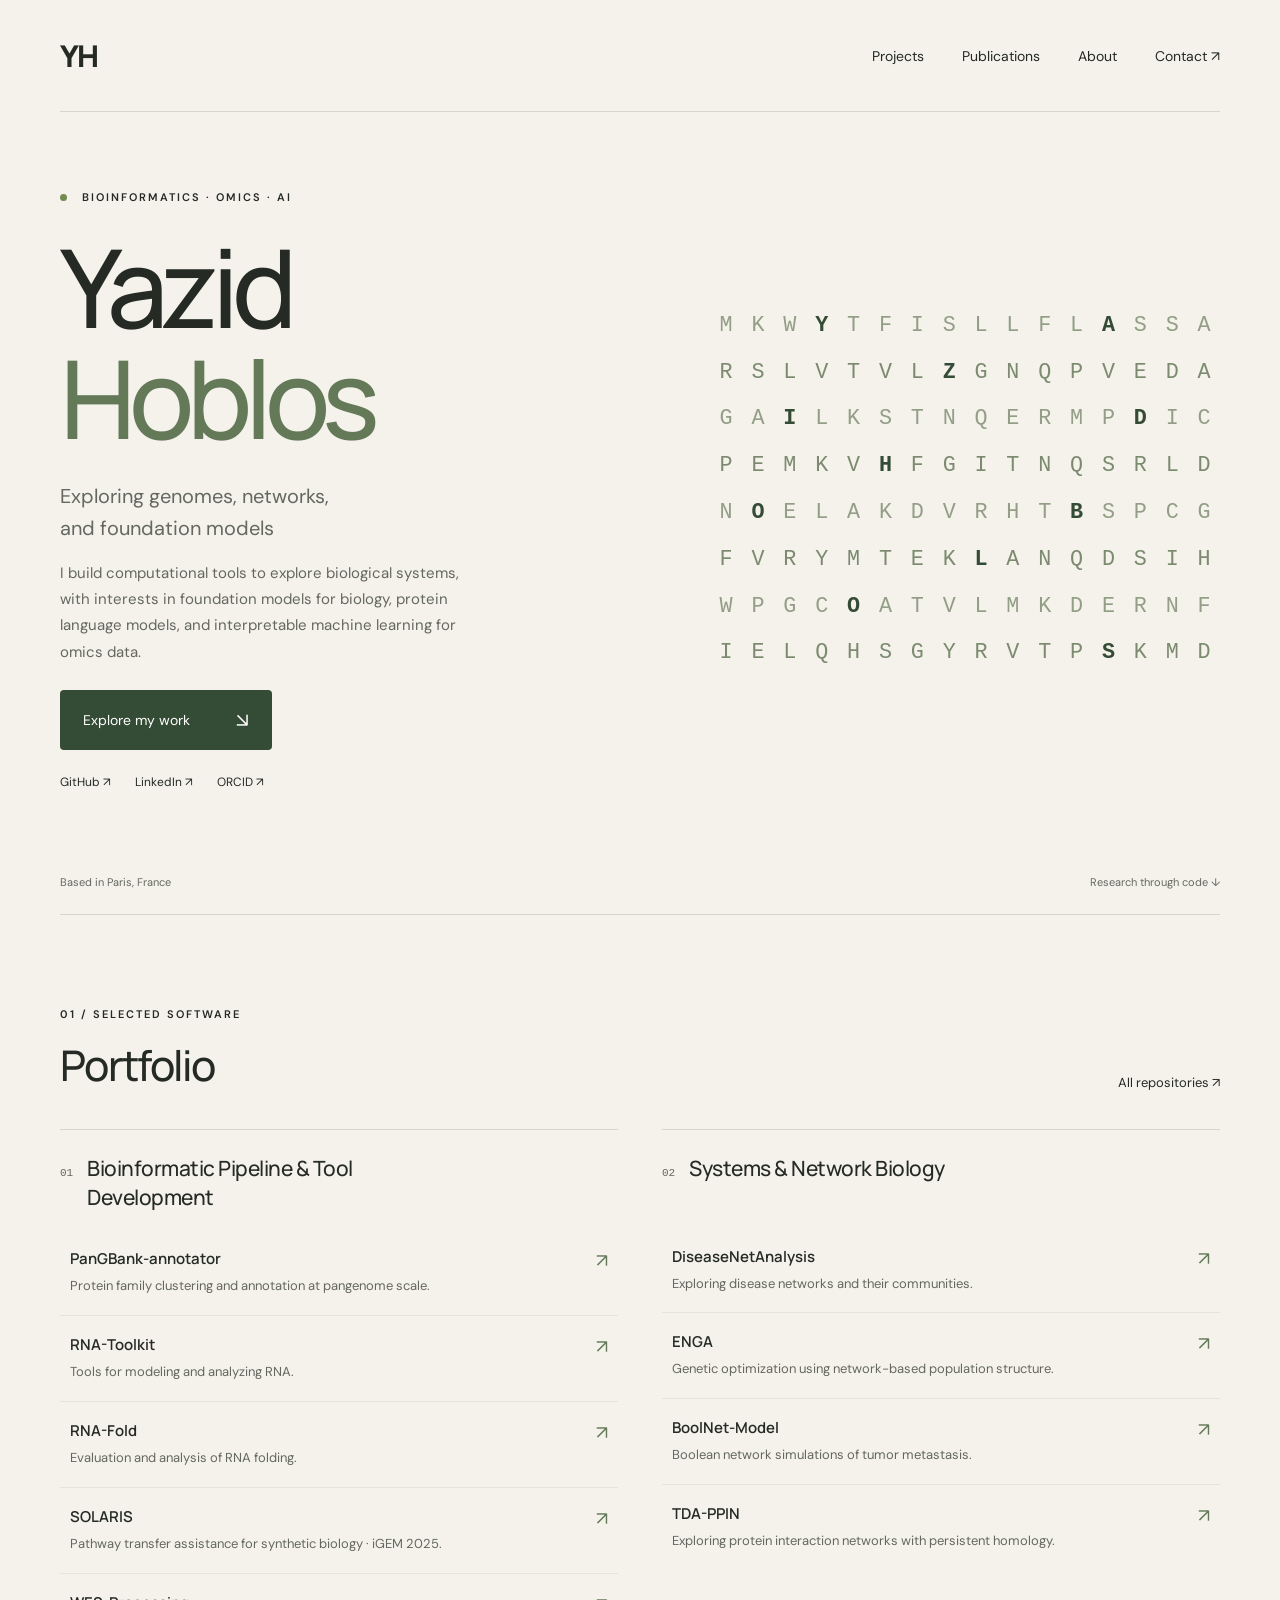
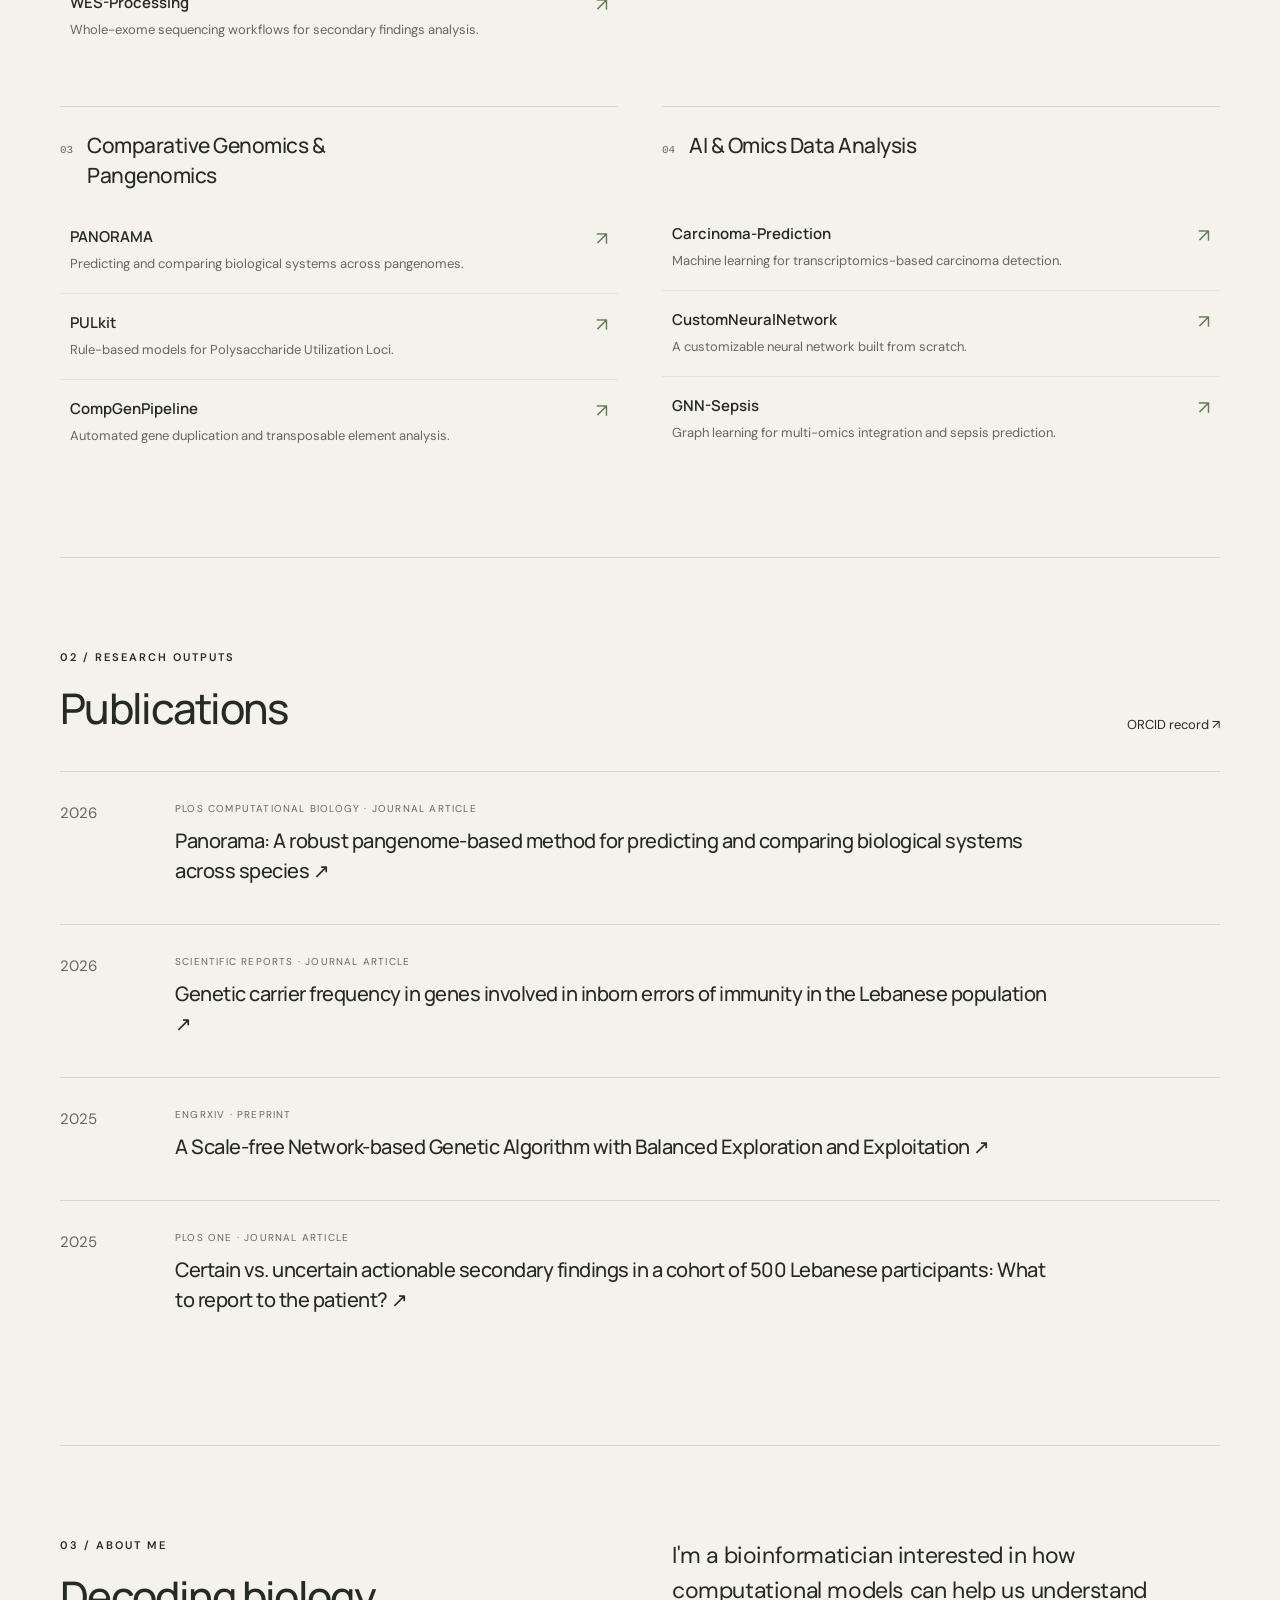
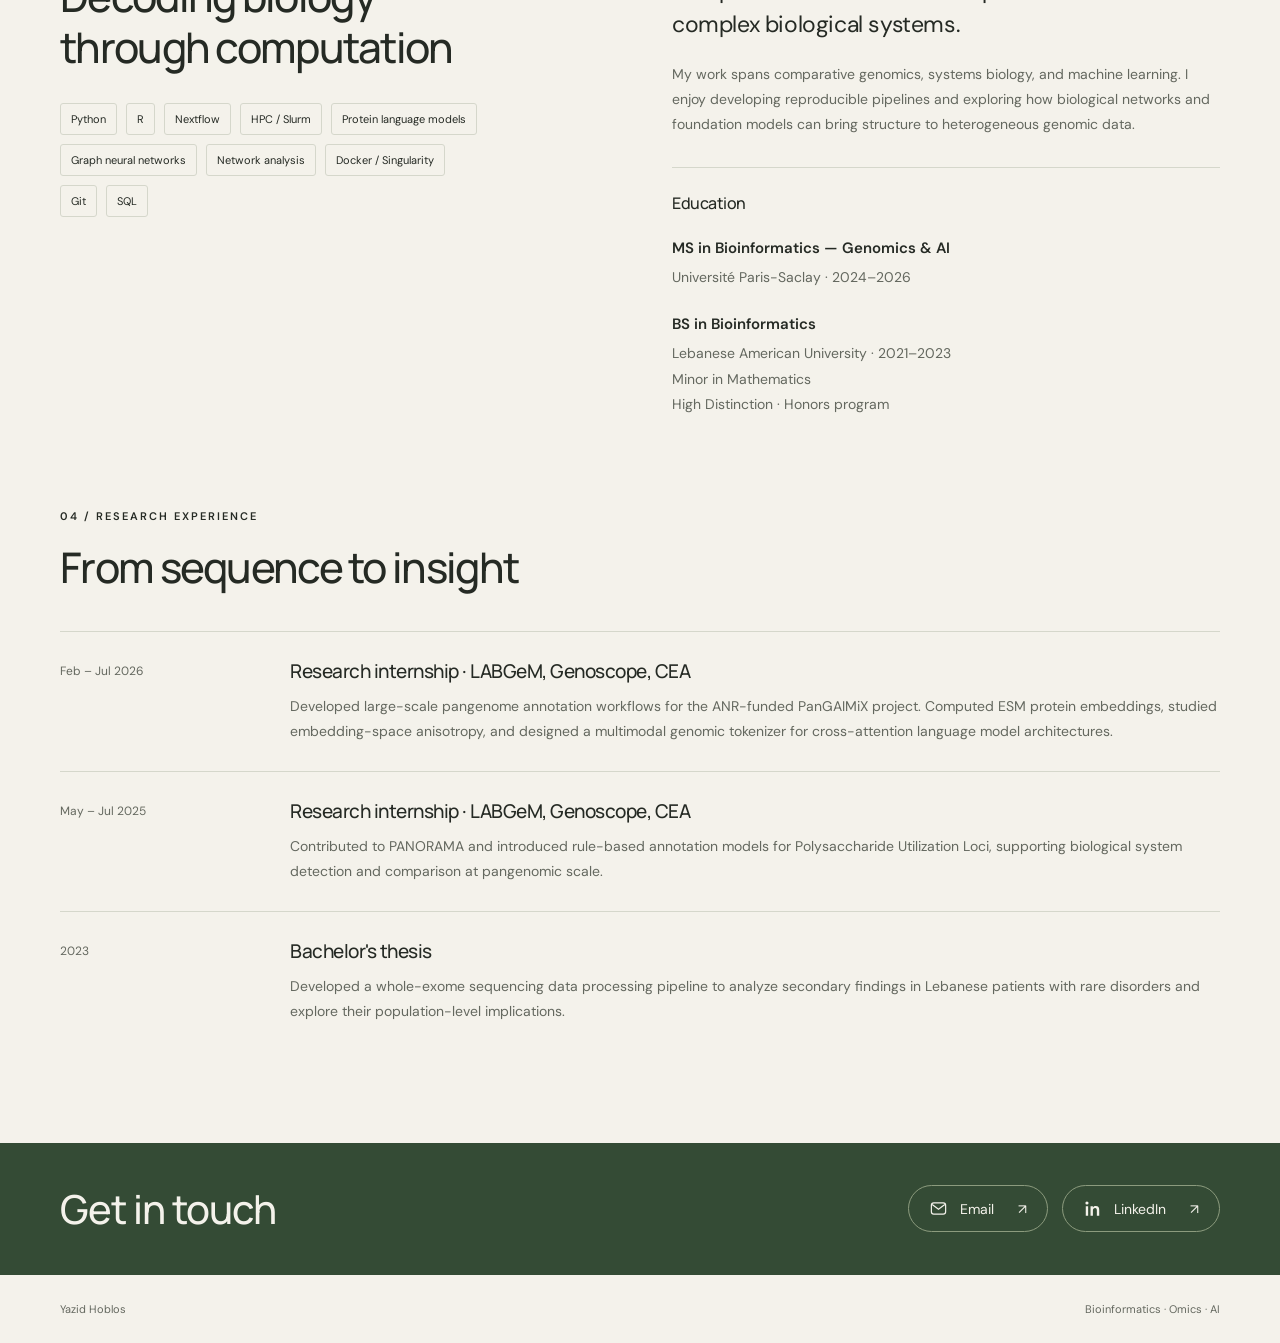
==== index.html @ 1b6bb434 "--publish initial portfolio" ====
<!doctype html>
<html lang="en">
<head>
  <meta charset="utf-8">
  <meta name="viewport" content="width=device-width, initial-scale=1">
  <meta name="description" content="Yazid Hoblos, bioinformatician working across comparative genomics, biological networks, and foundation models. Research, publications, and open-source software.">
  <meta name="theme-color" content="#f4f2eb">
  <meta property="og:title" content="Yazid Hoblos — Bioinformatics & AI">
  <meta property="og:description" content="Exploring genomes, biological networks, and foundation models through reproducible research software.">
  <meta property="og:type" content="website">
  <title>Yazid Hoblos — Bioinformatics & AI</title>
  <link rel="icon" href="favicon.svg" type="image/svg+xml">
  <link rel="stylesheet" href="style.css">
</head>
<body>
  <a class="skip-link" href="#main">Skip to content</a>
  <header class="header wrap">
    <a class="wordmark" href="#" aria-label="Yazid Hoblos home">YH</a>
    <nav aria-label="Main navigation"><a href="#work">Projects</a><a href="#publications">Publications</a><a href="#about">About</a><a href="#contact">Contact ↗</a></nav>
  </header>
  <main id="main">
    <section class="hero wrap" aria-labelledby="intro-title">
      <div class="hero-copy">
        <p class="eyebrow"><span class="dot"></span> Bioinformatics · Omics · AI</p>
        <h1 id="intro-title">Yazid<br><span>Hoblos</span></h1>
        <p class="intro">Exploring genomes, networks,<br>and foundation models</p>
        <p class="hero-description">I build computational tools to explore biological systems, with interests in foundation models for biology, protein language models, and interpretable machine learning for omics data.</p>
        <a class="button" href="#work">Explore my work <span aria-hidden="true">↘</span></a>
        <div class="profile-links"><a href="https://github.com/yazid-hoblos/">GitHub ↗</a><a href="https://www.linkedin.com/in/yazid-hoblos/">LinkedIn ↗</a><a href="https://orcid.org/0009-0002-3991-0098">ORCID ↗</a></div>
      </div>
      <div class="hero-art sequence-art" aria-hidden="true">
        <div class="sequence-text protein-sequence">
          <div><span class="amino-acid">M</span><span class="amino-acid">K</span><span class="amino-acid">W</span><span class="amino-acid name-residue">Y</span><span class="amino-acid">T</span><span class="amino-acid">F</span><span class="amino-acid">I</span><span class="amino-acid">S</span><span class="amino-acid">L</span><span class="amino-acid">L</span><span class="amino-acid">F</span><span class="amino-acid">L</span><span class="amino-acid name-residue">A</span><span class="amino-acid">S</span><span class="amino-acid">S</span><span class="amino-acid">A</span></div>
          <div><span class="amino-acid">R</span><span class="amino-acid">S</span><span class="amino-acid">L</span><span class="amino-acid">V</span><span class="amino-acid">T</span><span class="amino-acid">V</span><span class="amino-acid">L</span><span class="amino-acid name-residue">Z</span><span class="amino-acid">G</span><span class="amino-acid">N</span><span class="amino-acid">Q</span><span class="amino-acid">P</span><span class="amino-acid">V</span><span class="amino-acid">E</span><span class="amino-acid">D</span><span class="amino-acid">A</span></div>
          <div><span class="amino-acid">G</span><span class="amino-acid">A</span><span class="amino-acid name-residue">I</span><span class="amino-acid">L</span><span class="amino-acid">K</span><span class="amino-acid">S</span><span class="amino-acid">T</span><span class="amino-acid">N</span><span class="amino-acid">Q</span><span class="amino-acid">E</span><span class="amino-acid">R</span><span class="amino-acid">M</span><span class="amino-acid">P</span><span class="amino-acid name-residue">D</span><span class="amino-acid">I</span><span class="amino-acid">C</span></div>
          <div><span class="amino-acid">P</span><span class="amino-acid">E</span><span class="amino-acid">M</span><span class="amino-acid">K</span><span class="amino-acid">V</span><span class="amino-acid name-residue">H</span><span class="amino-acid">F</span><span class="amino-acid">G</span><span class="amino-acid">I</span><span class="amino-acid">T</span><span class="amino-acid">N</span><span class="amino-acid">Q</span><span class="amino-acid">S</span><span class="amino-acid">R</span><span class="amino-acid">L</span><span class="amino-acid">D</span></div>
          <div><span class="amino-acid">N</span><span class="amino-acid name-residue">O</span><span class="amino-acid">E</span><span class="amino-acid">L</span><span class="amino-acid">A</span><span class="amino-acid">K</span><span class="amino-acid">D</span><span class="amino-acid">V</span><span class="amino-acid">R</span><span class="amino-acid">H</span><span class="amino-acid">T</span><span class="amino-acid name-residue">B</span><span class="amino-acid">S</span><span class="amino-acid">P</span><span class="amino-acid">C</span><span class="amino-acid">G</span></div>
          <div><span class="amino-acid">F</span><span class="amino-acid">V</span><span class="amino-acid">R</span><span class="amino-acid">Y</span><span class="amino-acid">M</span><span class="amino-acid">T</span><span class="amino-acid">E</span><span class="amino-acid">K</span><span class="amino-acid name-residue">L</span><span class="amino-acid">A</span><span class="amino-acid">N</span><span class="amino-acid">Q</span><span class="amino-acid">D</span><span class="amino-acid">S</span><span class="amino-acid">I</span><span class="amino-acid">H</span></div>
          <div><span class="amino-acid">W</span><span class="amino-acid">P</span><span class="amino-acid">G</span><span class="amino-acid">C</span><span class="amino-acid name-residue">O</span><span class="amino-acid">A</span><span class="amino-acid">T</span><span class="amino-acid">V</span><span class="amino-acid">L</span><span class="amino-acid">M</span><span class="amino-acid">K</span><span class="amino-acid">D</span><span class="amino-acid">E</span><span class="amino-acid">R</span><span class="amino-acid">N</span><span class="amino-acid">F</span></div>
          <div><span class="amino-acid">I</span><span class="amino-acid">E</span><span class="amino-acid">L</span><span class="amino-acid">Q</span><span class="amino-acid">H</span><span class="amino-acid">S</span><span class="amino-acid">G</span><span class="amino-acid">Y</span><span class="amino-acid">R</span><span class="amino-acid">V</span><span class="amino-acid">T</span><span class="amino-acid">P</span><span class="amino-acid name-residue">S</span><span class="amino-acid">K</span><span class="amino-acid">M</span><span class="amino-acid">D</span></div>
        </div>
      </div>
      <div class="hero-foot"><span>Based in Paris, France</span><a href="#work">Research through code ↓</a></div>
    </section>
    <section class="section wrap" id="work" aria-labelledby="work-title">
      <div class="section-heading"><div><p class="eyebrow">01 / Selected software</p><h2 id="work-title">Portfolio</h2></div><a class="text-link" href="https://github.com/yazid-hoblos?tab=repositories">All repositories ↗</a></div>
      <div class="project-categories">
<section class="project-category" aria-labelledby="category-1"><div class="category-heading"><span class="category-number">01</span><h3 id="category-1">Bioinformatic Pipeline &amp; Tool Development</h3></div><ul class="category-projects">
<li><a href="https://github.com/labgem/PanGBank-annotator"><div><h4>PanGBank-annotator</h4><p>Protein family clustering and annotation at pangenome scale.</p></div><span class="project-arrow" aria-hidden="true">↗</span></a></li>
<li><a href="https://github.com/yazid-hoblos/RNA-Toolkit"><div><h4>RNA-Toolkit</h4><p>Tools for modeling and analyzing RNA.</p></div><span class="project-arrow" aria-hidden="true">↗</span></a></li>
<li><a href="https://github.com/yazid-hoblos/RNA-Fold"><div><h4>RNA-Fold</h4><p>Evaluation and analysis of RNA folding.</p></div><span class="project-arrow" aria-hidden="true">↗</span></a></li>
<li><a href="https://github.com/yazid-hoblos/SOLARIS"><div><h4>SOLARIS</h4><p>Pathway transfer assistance for synthetic biology · iGEM 2025.</p></div><span class="project-arrow" aria-hidden="true">↗</span></a></li>
<li><a href="https://github.com/yazid-hoblos/WES-Processing/"><div><h4>WES-Processing</h4><p>Whole-exome sequencing workflows for secondary findings analysis.</p></div><span class="project-arrow" aria-hidden="true">↗</span></a></li>
</ul></section>
<section class="project-category" aria-labelledby="category-2"><div class="category-heading"><span class="category-number">02</span><h3 id="category-2">Systems &amp; Network Biology</h3></div><ul class="category-projects">
<li><a href="https://github.com/yazid-hoblos/DiseaseNetAnalysis"><div><h4>DiseaseNetAnalysis</h4><p>Exploring disease networks and their communities.</p></div><span class="project-arrow" aria-hidden="true">↗</span></a></li>
<li><a href="https://github.com/yazid-hoblos/ENGA"><div><h4>ENGA</h4><p>Genetic optimization using network-based population structure.</p></div><span class="project-arrow" aria-hidden="true">↗</span></a></li>
<li><a href="https://github.com/yazid-hoblos/BoolNet-Metastasis-Model"><div><h4>BoolNet-Model</h4><p>Boolean network simulations of tumor metastasis.</p></div><span class="project-arrow" aria-hidden="true">↗</span></a></li>
<li><a href="https://github.com/mehdimerbah/TDA-PPIN"><div><h4>TDA-PPIN</h4><p>Exploring protein interaction networks with persistent homology.</p></div><span class="project-arrow" aria-hidden="true">↗</span></a></li>
</ul></section>
<section class="project-category" aria-labelledby="category-3"><div class="category-heading"><span class="category-number">03</span><h3 id="category-3">Comparative Genomics &amp; Pangenomics</h3></div><ul class="category-projects">
<li><a href="https://github.com/labgem/PANORAMA/"><div><h4>PANORAMA</h4><p>Predicting and comparing biological systems across pangenomes.</p></div><span class="project-arrow" aria-hidden="true">↗</span></a></li>
<li><a href="https://github.com/yazid-hoblos/PULkit"><div><h4>PULkit</h4><p>Rule-based models for Polysaccharide Utilization Loci.</p></div><span class="project-arrow" aria-hidden="true">↗</span></a></li>
<li><a href="https://github.com/yazid-hoblos/CompGenPipeline"><div><h4>CompGenPipeline</h4><p>Automated gene duplication and transposable element analysis.</p></div><span class="project-arrow" aria-hidden="true">↗</span></a></li>
</ul></section>
<section class="project-category" aria-labelledby="category-4"><div class="category-heading"><span class="category-number">04</span><h3 id="category-4">AI &amp; Omics Data Analysis</h3></div><ul class="category-projects">
<li><a href="https://github.com/yazid-hoblos/Carcinoma-Prediction"><div><h4>Carcinoma-Prediction</h4><p>Machine learning for transcriptomics-based carcinoma detection.</p></div><span class="project-arrow" aria-hidden="true">↗</span></a></li>
<li><a href="https://github.com/yazid-hoblos/CustomNeuralNetwork"><div><h4>CustomNeuralNetwork</h4><p>A customizable neural network built from scratch.</p></div><span class="project-arrow" aria-hidden="true">↗</span></a></li>
<li><a href="https://github.com/yazid-hoblos/GNN-Sepsis"><div><h4>GNN-Sepsis</h4><p>Graph learning for multi-omics integration and sepsis prediction.</p></div><span class="project-arrow" aria-hidden="true">↗</span></a></li>
</ul></section>
      </div>
    </section>
    <section class="section wrap publications" id="publications" aria-labelledby="publications-title">
      <div class="section-heading"><div><p class="eyebrow">02 / Research outputs</p><h2 id="publications-title">Publications</h2></div><a class="text-link" href="https://orcid.org/0009-0002-3991-0098">ORCID record ↗</a></div>
      <ol class="publication-list">
        <li><span class="publication-year">2026</span><div><p class="publication-venue">PLOS Computational Biology · Journal article</p><h3><a href="https://doi.org/10.1371/journal.pcbi.1013856">Panorama: A robust pangenome-based method for predicting and comparing biological systems across species <span aria-hidden="true">↗</span></a></h3></div></li>
        <li><span class="publication-year">2026</span><div><p class="publication-venue">Scientific Reports · Journal article</p><h3><a href="https://www.nature.com/articles/s41598-026-60503-z">Genetic carrier frequency in genes involved in inborn errors of immunity in the Lebanese population <span aria-hidden="true">↗</span></a></h3></div></li>
        <li><span class="publication-year">2025</span><div><p class="publication-venue">engrXiv · Preprint</p><h3><a href="https://doi.org/10.31224/5690">A Scale-free Network-based Genetic Algorithm with Balanced Exploration and Exploitation <span aria-hidden="true">↗</span></a></h3></div></li>
        <li><span class="publication-year">2025</span><div><p class="publication-venue">PLOS ONE · Journal article</p><h3><a href="https://doi.org/10.1371/journal.pone.0327471">Certain vs. uncertain actionable secondary findings in a cohort of 500 Lebanese participants: What to report to the patient? <span aria-hidden="true">↗</span></a></h3></div></li>
      </ol>
    </section>
    <section class="section about wrap" id="about" aria-labelledby="about-title">
      <div><p class="eyebrow">03 / About me</p><h2 id="about-title">Decoding biology<br>through computation</h2><div class="skills"><span>Python</span><span>R</span><span>Nextflow</span><span>HPC / Slurm</span><span>Protein language models</span><span>Graph neural networks</span><span>Network analysis</span><span>Docker / Singularity</span><span>Git</span><span>SQL</span></div></div>
      <div class="about-copy"><p class="large-copy">I'm a bioinformatician interested in how computational models can help us understand complex biological systems.</p><p class="body-copy">My work spans comparative genomics, systems biology, and machine learning. I enjoy developing reproducible pipelines and exploring how biological networks and foundation models can bring structure to heterogeneous genomic data.</p><div class="background"><h3>Education</h3><p class="credential">MS in Bioinformatics — Genomics & AI</p><p class="body-copy">Université Paris-Saclay · 2024–2026</p><p class="credential">BS in Bioinformatics</p><p class="body-copy">Lebanese American University · 2021–2023<br>Minor in Mathematics<br>High Distinction · Honors program</p></div></div>
    </section>
    <section class="section wrap experience" aria-labelledby="experience-title"><div class="section-heading"><div><p class="eyebrow">04 / Research experience</p><h2 id="experience-title">From sequence to insight</h2></div></div>
      <div class="experience-row"><p class="experience-date">Feb – Jul 2026</p><div><h3>Research internship · LABGeM, Genoscope, CEA</h3><p class="body-copy">Developed large-scale pangenome annotation workflows for the ANR-funded PanGAIMiX project. Computed ESM protein embeddings, studied embedding-space anisotropy, and designed a multimodal genomic tokenizer for cross-attention language model architectures.</p></div></div>
      <div class="experience-row"><p class="experience-date">May – Jul 2025</p><div><h3>Research internship · LABGeM, Genoscope, CEA</h3><p class="body-copy">Contributed to PANORAMA and introduced rule-based annotation models for Polysaccharide Utilization Loci, supporting biological system detection and comparison at pangenomic scale.</p></div></div>
      <div class="experience-row"><p class="experience-date">2023</p><div><h3>Bachelor's thesis</h3><p class="body-copy">Developed a whole-exome sequencing data processing pipeline to analyze secondary findings in Lebanese patients with rare disorders and explore their population-level implications.</p></div></div>
    </section>
    <section class="contact" id="contact" aria-labelledby="contact-title">
      <div class="wrap contact-inner">
        <h2 id="contact-title">Get in touch</h2>
        <div class="contact-links">
          <a href="mailto:yazidhoblos5@gmail.com"><svg viewBox="0 0 24 24" fill="none" stroke="currentColor" stroke-width="1.5" aria-hidden="true"><rect x="3" y="5" width="18" height="14" rx="3"/><path d="m4 7 8 6 8-6"/></svg><span>Email</span><span aria-hidden="true">↗</span></a>
          <a href="https://www.linkedin.com/in/yazid-hoblos/"><svg viewBox="0 0 24 24" fill="currentColor" aria-hidden="true"><circle cx="5" cy="5" r="2"/><path d="M3.5 9h3v12h-3zm6 0h3v1.6c1-1.5 2.1-1.9 3.7-1.9 3.2 0 4.3 2 4.3 5V21h-3v-6.5c0-1.8-.4-3-2.2-3-1.9 0-2.8 1.3-2.8 3.2V21h-3z"/></svg><span>LinkedIn</span><span aria-hidden="true">↗</span></a>
        </div>
      </div>
    </section>
  </main>
  <footer class="wrap footer"><span>Yazid Hoblos</span><span>Bioinformatics · Omics · AI</span></footer>
</body>
</html>
---- style.css ----
@import url('https://fonts.googleapis.com/css2?family=DM+Sans:wght@400;500;600;700&family=Manrope:wght@400;500;600;700;800&display=swap');

:root{--paper:#f4f2eb;--ink:#252a24;--muted:#64685f;--green:#344b35;--lime:#d1ed88;--line:#d5d7cb}
*{box-sizing:border-box}html{scroll-behavior:smooth;scroll-padding-top:32px}body{margin:0;background:var(--paper);color:var(--ink);font-family:'DM Sans',sans-serif;-webkit-font-smoothing:antialiased}a{color:inherit;text-decoration:none}a:focus-visible{outline:3px solid #739c38;outline-offset:6px}::selection{background:var(--lime);color:var(--ink)}.wrap{width:min(1160px,calc(100% - 96px));margin-inline:auto}.header{height:112px;display:flex;align-items:center;justify-content:space-between;border-bottom:1px solid var(--line)}.wordmark{font-family:Manrope,sans-serif;font-size:30px;font-weight:800;letter-spacing:-2px}.wordmark span,h2>span{color:#6e864d}nav{display:flex;gap:38px;font-size:14px}nav a:hover{text-decoration:underline;text-underline-offset:6px}.skip-link{position:fixed;top:-80px;left:16px;background:var(--lime);padding:14px;z-index:10}.skip-link:focus{top:16px}.hero{padding-top:78px;display:grid;grid-template-columns:1.15fr 1fr;gap:28px 64px}.eyebrow{text-transform:uppercase;font-size:11px;font-weight:600;letter-spacing:2px;margin:0 0 28px}.dot{display:inline-block;width:7px;height:7px;background:#728a4d;border-radius:50%;margin-right:10px}h1,h2,h3,p{margin-top:0}h1,h2,h3{font-family:Manrope,sans-serif}h1{font-size:clamp(70px,8.5vw,112px);font-weight:500;line-height:1.02;letter-spacing:-7px;margin-bottom:26px}h1>span{color:#637958}.intro{font-size:20px;line-height:1.6;color:var(--muted);margin-bottom:30px}.button{display:inline-flex;align-items:center;gap:46px;padding:17px 23px;border-radius:4px;background:var(--green);color:white;font-size:14px}.button:hover{background:#496347}.button span{font-size:20px}.hero-art{height:450px;align-self:center;background:#e3e6d8;position:relative;overflow:hidden;border-radius:24px}.art-grid{position:absolute;inset:0;background-image:linear-gradient(#344b3510 1px,transparent 1px),linear-gradient(90deg,#344b3510 1px,transparent 1px);background-size:38px 38px}.orbit{position:absolute;width:280px;height:280px;border:1px solid #687c5570;border-radius:50%;left:50%;top:50%;transform:translate(-50%,-50%)}.orbit-two{width:350px;height:350px}.art-star{position:absolute;inset:0;display:grid;place-items:center;font-size:310px;color:var(--green);line-height:1;transform:rotate(-15deg);font-family:Georgia,serif}.art-label,.art-number{position:absolute;font-size:9px;letter-spacing:2px;bottom:24px}.art-label{left:24px}.art-number{right:24px}.hero-foot{grid-column:1/-1;display:flex;justify-content:space-between;margin-top:32px;padding:25px 0;font-size:11px;color:var(--muted);border-bottom:1px solid var(--line)}.section{padding-block:92px}.section-heading{display:flex;align-items:end;justify-content:space-between;gap:25px;margin-bottom:38px}.section .eyebrow{margin-bottom:19px}h2{font-size:clamp(30px,3.3vw,43px);line-height:1.2;letter-spacing:-1.7px;font-weight:500;margin-bottom:0}.section-note{font-size:12px;color:var(--muted);margin-bottom:5px}.projects{display:grid;grid-template-columns:1fr 1fr;gap:32px}.project-art{height:310px;position:relative;overflow:hidden;border-radius:5px;display:grid;place-items:center}.art-one{background:#dee3d5}.window{width:64%;height:68%;background:var(--paper);border:1px solid #c6cdbb;border-radius:8px;transform:rotate(-7deg);padding:16px;box-shadow:10px 20px 25px #344b3515}.window-dots{font-size:8px;letter-spacing:3px;color:#839274;border-bottom:1px solid var(--line);padding-bottom:12px;margin-bottom:22px}.window-line{height:9px;width:65%;background:#a5b297;margin-bottom:10px;border-radius:2px}.window-line.short{width:44%}.window-block{margin-top:20px;height:55px;background:#d0dabf;border-radius:3px}.project-index{position:absolute;bottom:18px;left:20px;font-size:11px;letter-spacing:1px;color:#59614f}.art-two{background:#e4dfd5}.tile{position:absolute;height:160px;width:160px;border:1px solid #33493450;border-radius:28px;transform:rotate(-25deg)}.tile-one{background:#bcc5aa;translate:-65px 20px}.tile-two{background:#768466;translate:0 0}.tile-three{background:#354c38;translate:65px -20px}.project-meta{display:flex;justify-content:space-between;font-size:10px;letter-spacing:1px;text-transform:uppercase;color:var(--muted);margin:22px 0 13px}h3{font-size:23px;font-weight:500;letter-spacing:-.5px;margin-bottom:10px}.project>p{color:var(--muted);font-size:14px;line-height:1.7;max-width:430px;margin-bottom:0}.about{border-top:1px solid var(--line);display:grid;grid-template-columns:1fr 1fr;gap:64px}.large-copy{font-size:23px;line-height:1.5;letter-spacing:-.4px;margin-bottom:20px}.placeholder{font-size:14px;color:var(--muted);line-height:1.8;margin-bottom:0}.background{border-top:1px solid var(--line);margin-top:30px;padding-top:24px}.background h3{font-size:16px}.contact{background:var(--green);color:var(--paper)}.contact-inner{padding-block:65px;position:relative}.contact .eyebrow{color:var(--lime)}.contact h2{font-size:clamp(35px,4.8vw,62px);max-width:800px;margin-bottom:25px;letter-spacing:-2px}.contact h2 span{color:var(--lime)}.contact p:not(.eyebrow){margin-bottom:10px}.contact-note{font-size:12px;color:#c5cebf}.back-top{position:absolute;right:0;bottom:65px;font-size:13px;display:flex;gap:25px;align-items:center}.back-top span{border:1px solid #91a083;border-radius:50%;width:40px;height:40px;display:grid;place-items:center}.footer{padding-block:27px;display:flex;justify-content:space-between;font-size:11px;color:var(--muted)}
@media(min-width:1450px){.hero{padding-top:95px}}
@media(max-width:850px){.wrap{width:calc(100% - 48px)}.hero{gap:24px}.hero-art{height:360px}.art-star{font-size:245px}.orbit{width:220px;height:220px}.orbit-two{width:290px;height:290px}.art-label{font-size:7px;left:16px}.art-number{display:none}.section-heading{align-items:start;flex-direction:column;gap:15px}.project-art{height:255px}.about{gap:30px}.back-top{position:static;margin-top:30px;width:fit-content}}
@media(max-width:580px){.wrap{width:calc(100% - 40px)}.header{height:85px}nav{gap:23px;font-size:12px}.hero{padding-top:45px;grid-template-columns:1fr}.eyebrow{font-size:10px}h1{font-size:82px;letter-spacing:-5px}.intro{font-size:18px}.hero-art{height:310px;margin-top:18px;border-radius:20px}.art-star{font-size:250px}.hero-foot{margin-top:5px;font-size:9px}.section{padding-block:58px}.projects{grid-template-columns:1fr;gap:38px}.project-art{height:280px}.about{grid-template-columns:1fr;gap:30px}.large-copy{font-size:21px}.contact-inner{padding-block:50px}.contact h2{letter-spacing:-1.5px}.footer{font-size:10px}.art-label{font-size:9px}}
@media(prefers-reduced-motion:reduce){html{scroll-behavior:auto}}

/* Research portfolio content */
.hero-description{font-size:15px;line-height:1.75;color:var(--muted);max-width:420px;margin-bottom:25px}.hero .intro{margin-bottom:16px}.profile-links{display:flex;flex-wrap:wrap;gap:24px;font-size:12px;margin-top:24px}.profile-links a:hover,.text-link:hover,.project h3 a:hover,.publication-list a:hover,.project-directory a:hover strong{text-decoration:underline;text-underline-offset:4px}.network-art{position:absolute;inset:0;width:100%;height:100%;padding:10px 0 24px}.text-link{font-size:13px;white-space:nowrap}.project-link{display:inline-block;margin-top:15px}.workflow-art{display:flex;flex-direction:column;justify-content:center;gap:9px}.workflow-art>span:not(.project-index){background:#f4f2eb;border:1px solid #b5bfa5;padding:12px 18px;min-width:65%;text-align:center;font-size:10px;letter-spacing:1.3px;border-radius:4px}.workflow-art b{font-weight:400;color:var(--green)}.genome-art{display:flex;flex-direction:column;justify-content:center;gap:24px;padding:40px}.genome-art>div{display:flex;gap:7px;width:100%;align-items:center}.genome-art i{height:28px;flex:1;background:#637958;clip-path:polygon(0 0,75% 0,100% 50%,75% 100%,0 100%)}.genome-art i:nth-child(2n){background:#344b35;flex:1.5}.genome-art i:nth-child(3n){background:#a5b297}.compact-project{border-top:1px solid var(--line);padding-top:6px}.more-projects{border-block:1px solid var(--line);margin-top:40px}.more-projects summary{padding:22px 0;cursor:pointer;font-size:14px;list-style:none;display:flex;justify-content:space-between;gap:20px}.more-projects summary::-webkit-details-marker{display:none}.more-projects[open] summary>span{transform:rotate(45deg)}summary:focus-visible{outline:3px solid #739c38;outline-offset:4px}.project-directory{display:grid;grid-template-columns:1fr 1fr;gap:23px;padding-bottom:28px}.project-directory a{display:flex;flex-direction:column;gap:7px;font-size:14px}.project-directory span{font-size:12px;color:var(--muted)}.publications{border-top:1px solid var(--line)}.publication-list{list-style:none;padding:0;margin:0}.publication-list li{display:grid;grid-template-columns:90px 1fr;gap:25px;padding:28px 0;border-top:1px solid var(--line)}.publication-year{font-size:15px;color:var(--muted);padding-top:3px}.publication-list h3{font-size:20px;line-height:1.5;max-width:880px}.publication-list p{font-size:12px;line-height:1.7;color:var(--muted);margin-bottom:0}.publication-list .publication-venue{font-size:10px;text-transform:uppercase;letter-spacing:1.2px;margin-bottom:9px}.body-copy{font-size:14px;color:var(--muted);line-height:1.8;margin-bottom:0}.credential{margin:24px 0 7px;font-size:15px;font-weight:600}.skills{display:flex;flex-wrap:wrap;gap:9px;margin-top:30px;max-width:420px}.skills span{border:1px solid var(--line);border-radius:3px;padding:8px 10px;font-size:11px}.experience{padding-top:0}.experience-row{display:grid;grid-template-columns:200px 1fr;gap:30px;padding:26px 0;border-top:1px solid var(--line)}.experience-date{font-size:12px;color:var(--muted);padding-top:5px}.experience-row h3{font-size:19px;line-height:1.4}.email-link{display:inline-block;margin-top:14px;font-size:clamp(18px,3vw,26px);border-bottom:1px solid #91a083;padding-bottom:6px}.contact .profile-links{color:#dce6d3}.contact p:not(.eyebrow){line-height:1.7}.hero-copy{min-width:0}
@media(max-width:850px){nav{gap:22px}.experience-row{grid-template-columns:145px 1fr;gap:22px}.hero-art{height:390px}.publication-list li{grid-template-columns:60px 1fr}}
@media(max-width:580px){.header{height:auto;min-height:100px;align-items:flex-start;padding-block:22px;gap:25px}.wordmark{font-size:27px}nav{flex-wrap:wrap;justify-content:flex-end;gap:14px 18px;max-width:240px;padding-top:4px}.hero-art{height:310px}.hero-description{font-size:14px}.project-directory{grid-template-columns:1fr}.publication-list li{grid-template-columns:1fr;gap:10px}.publication-list h3{font-size:18px}.experience-row{grid-template-columns:1fr;gap:4px}.experience-date{margin-bottom:8px}.contact .profile-links{gap:20px}.hero-foot{font-size:10px}.footer{gap:20px}.genome-art{padding:30px}.project h3{overflow-wrap:anywhere}}

/* Compact contact footer */
.contact-inner{display:flex;align-items:center;justify-content:space-between;gap:24px;padding-block:42px}
.contact h2{font-size:clamp(28px,3.3vw,40px);letter-spacing:-1px;margin-bottom:0}
.contact .email-link{margin-top:0;font-size:clamp(16px,2.2vw,24px);overflow-wrap:anywhere}
@media(max-width:580px){.contact-inner{align-items:flex-start;flex-direction:column;gap:18px;padding-block:32px}}

/* Stylized amino-acid sequence with a scattered name hint */
.hero-art.sequence-art{background:transparent;border-radius:0;display:flex;align-items:center;justify-content:center;height:auto;min-height:350px}
.sequence-text{width:100%;font-family:monospace;font-size:clamp(15px,1.7vw,23px);line-height:2.15;font-weight:500;user-select:none}
.sequence-text>div{display:grid;grid-template-columns:repeat(16,minmax(0,1fr));text-align:center}
.protein-sequence .amino-acid{color:#939e87}
.protein-sequence>div:nth-child(2n) .amino-acid{color:#7c8b70}
.protein-sequence .name-residue,.protein-sequence>div:nth-child(2n) .name-residue{color:var(--green);font-weight:700}

@media(max-width:580px){.hero-art.sequence-art{min-height:0;padding-block:20px}.sequence-text{font-size:clamp(14px,4vw,21px)}}

/* Project categories mirror the GitHub profile README. */
.project-categories{display:grid;grid-template-columns:1fr 1fr;gap:48px 44px}
.project-category{min-width:0;border-top:1px solid var(--line);padding-top:24px}
.category-heading{display:flex;gap:14px;align-items:baseline;margin-bottom:18px;min-height:56px}
.category-number{font-size:11px;color:var(--muted);font-family:monospace}
.category-heading h3{font-size:21px;line-height:1.4;margin:0;max-width:350px}
.category-projects{list-style:none;padding:0;margin:0}
.category-projects li+li{border-top:1px solid #d5d7cb80}
.category-projects a{display:flex;justify-content:space-between;gap:18px;padding:18px 10px;border-radius:4px}
.category-projects a:hover{background:#e3e6d8}
.category-projects h4{font-family:Manrope,sans-serif;font-size:15px;font-weight:600;margin:0 0 7px;overflow-wrap:anywhere}
.category-projects p{font-size:13px;line-height:1.6;color:var(--muted);margin:0}
.project-arrow{font-size:19px;color:#637958}
.contact-links{display:flex;flex-wrap:wrap;gap:14px}
.contact-links a{display:flex;align-items:center;gap:12px;border:1px solid #8c9b7e;border-radius:30px;padding:13px 20px;font-size:14px}
.contact-links a:hover{background:var(--lime);border-color:var(--lime);color:var(--green)}
.contact-links svg{width:19px;height:19px;flex-shrink:0}
.contact-links a>span:last-child{margin-left:12px}
@media(max-width:700px){.project-categories{grid-template-columns:1fr;gap:32px}.category-heading{min-height:0}.contact-inner{align-items:flex-start;flex-direction:column}.contact-links{gap:10px}.contact-links a{padding:12px 16px}}
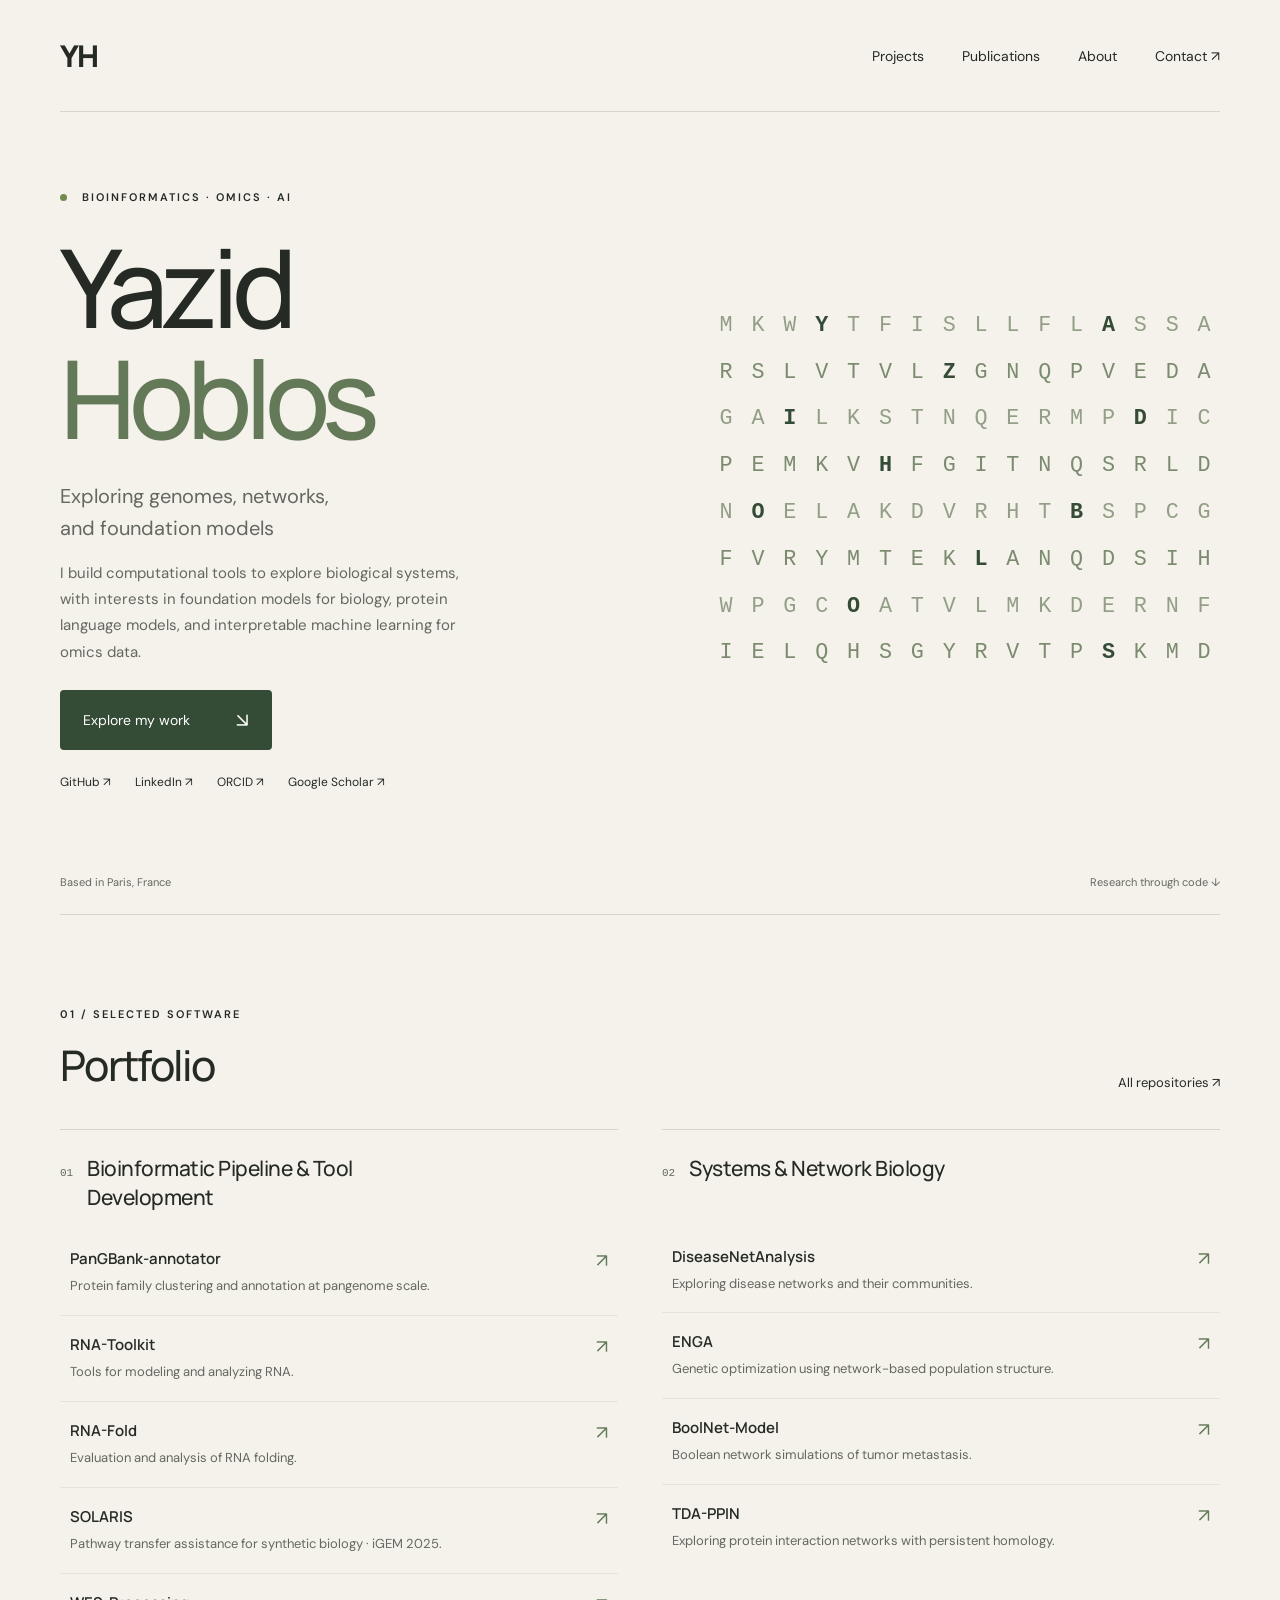
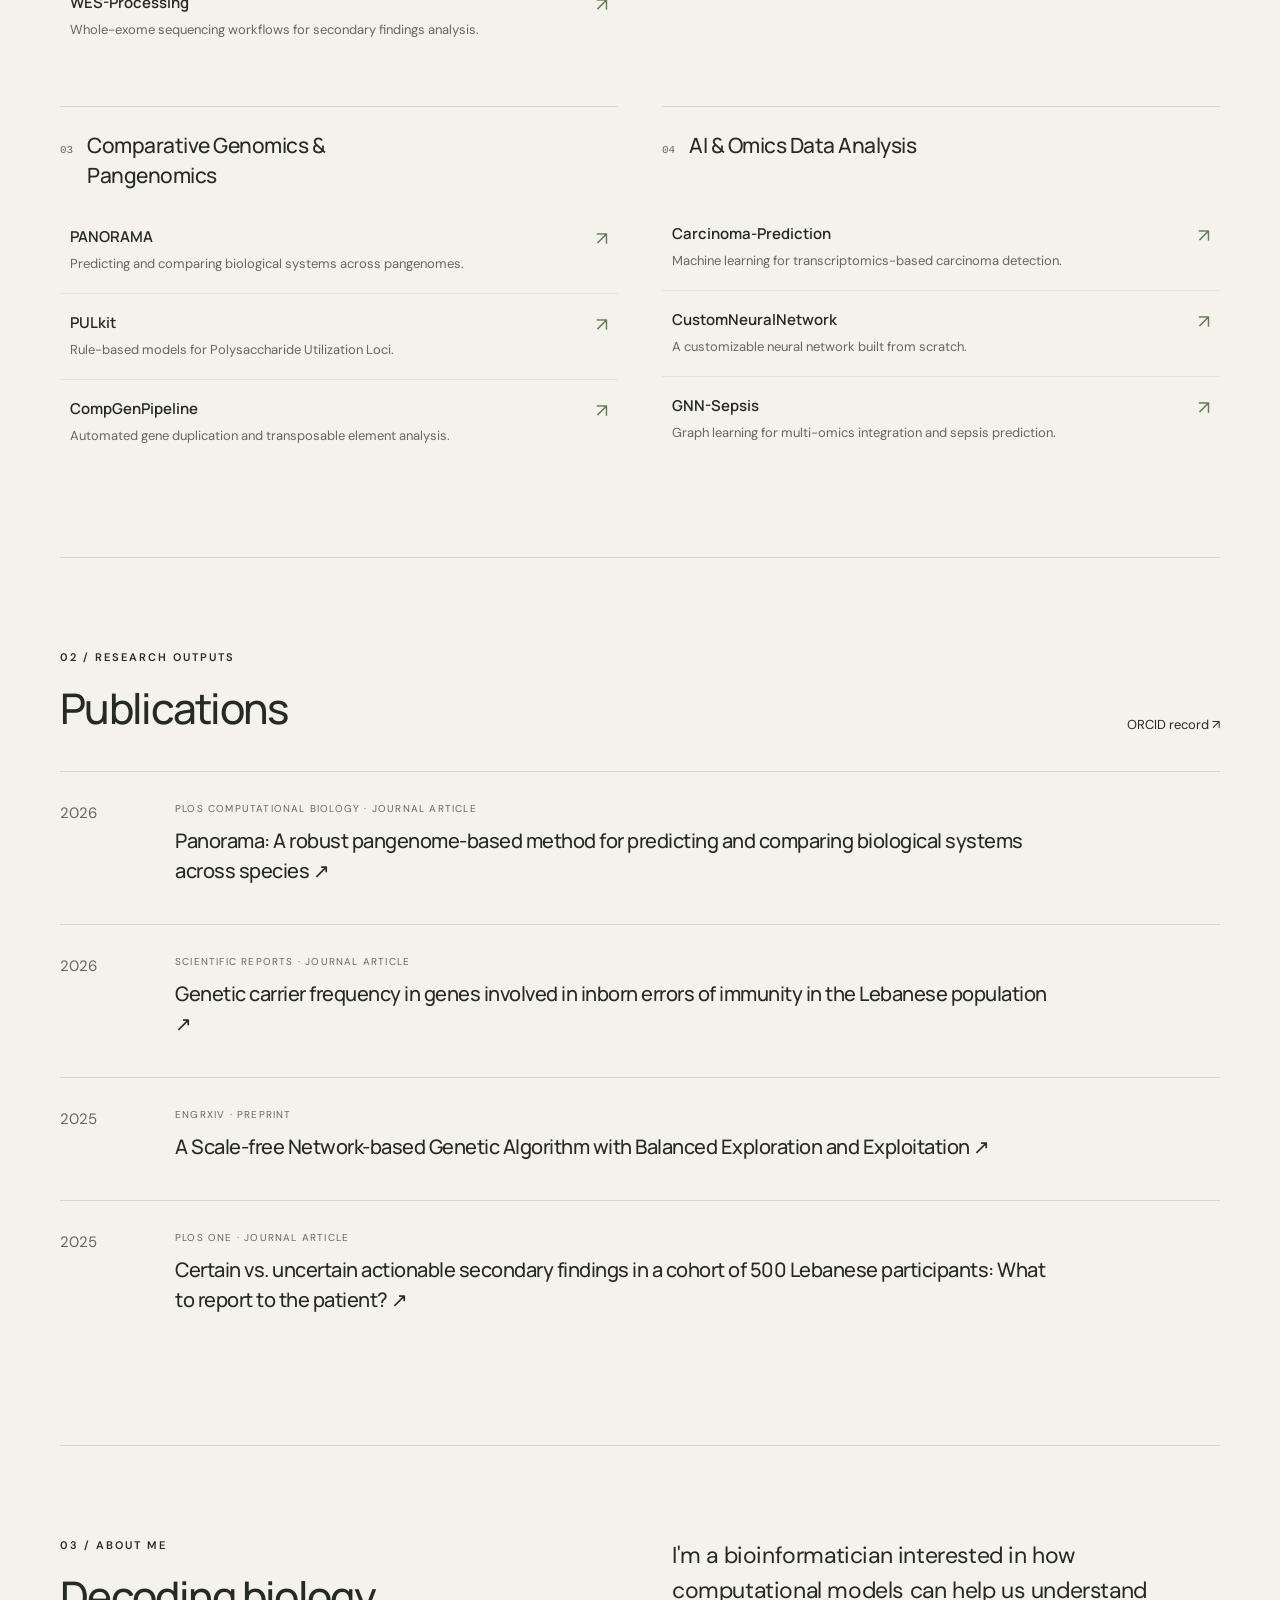
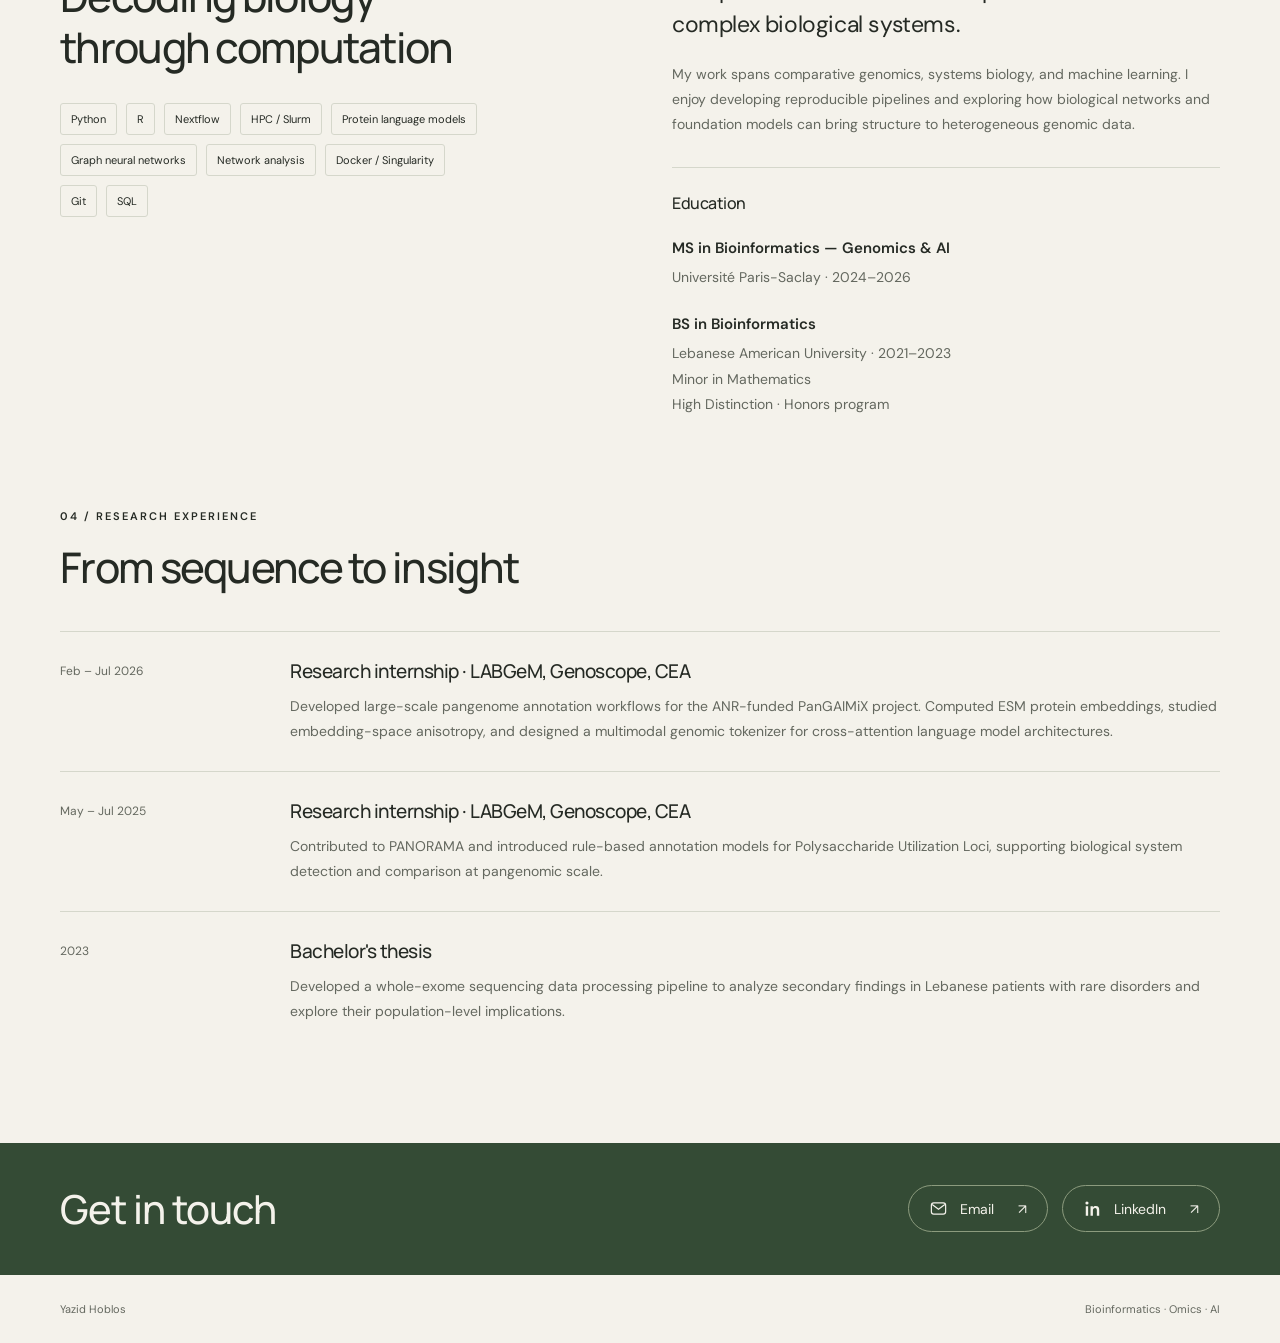
==== commit 37a285bd: "--add Google Scholar profile" ====
--- a/index.html
+++ b/index.html
@@ -26,7 +26,7 @@
         <p class="intro">Exploring genomes, networks,<br>and foundation models</p>
         <p class="hero-description">I build computational tools to explore biological systems, with interests in foundation models for biology, protein language models, and interpretable machine learning for omics data.</p>
         <a class="button" href="#work">Explore my work <span aria-hidden="true">↘</span></a>
-        <div class="profile-links"><a href="https://github.com/yazid-hoblos/">GitHub ↗</a><a href="https://www.linkedin.com/in/yazid-hoblos/">LinkedIn ↗</a><a href="https://orcid.org/0009-0002-3991-0098">ORCID ↗</a></div>
+        <div class="profile-links"><a href="https://github.com/yazid-hoblos/">GitHub ↗</a><a href="https://www.linkedin.com/in/yazid-hoblos/">LinkedIn ↗</a><a href="https://orcid.org/0009-0002-3991-0098">ORCID ↗</a><a href="https://scholar.google.com/citations?user=wFZ8cMYAAAAJ&amp;hl=en">Google Scholar ↗</a></div>
       </div>
       <div class="hero-art sequence-art" aria-hidden="true">
         <div class="sequence-text protein-sequence">
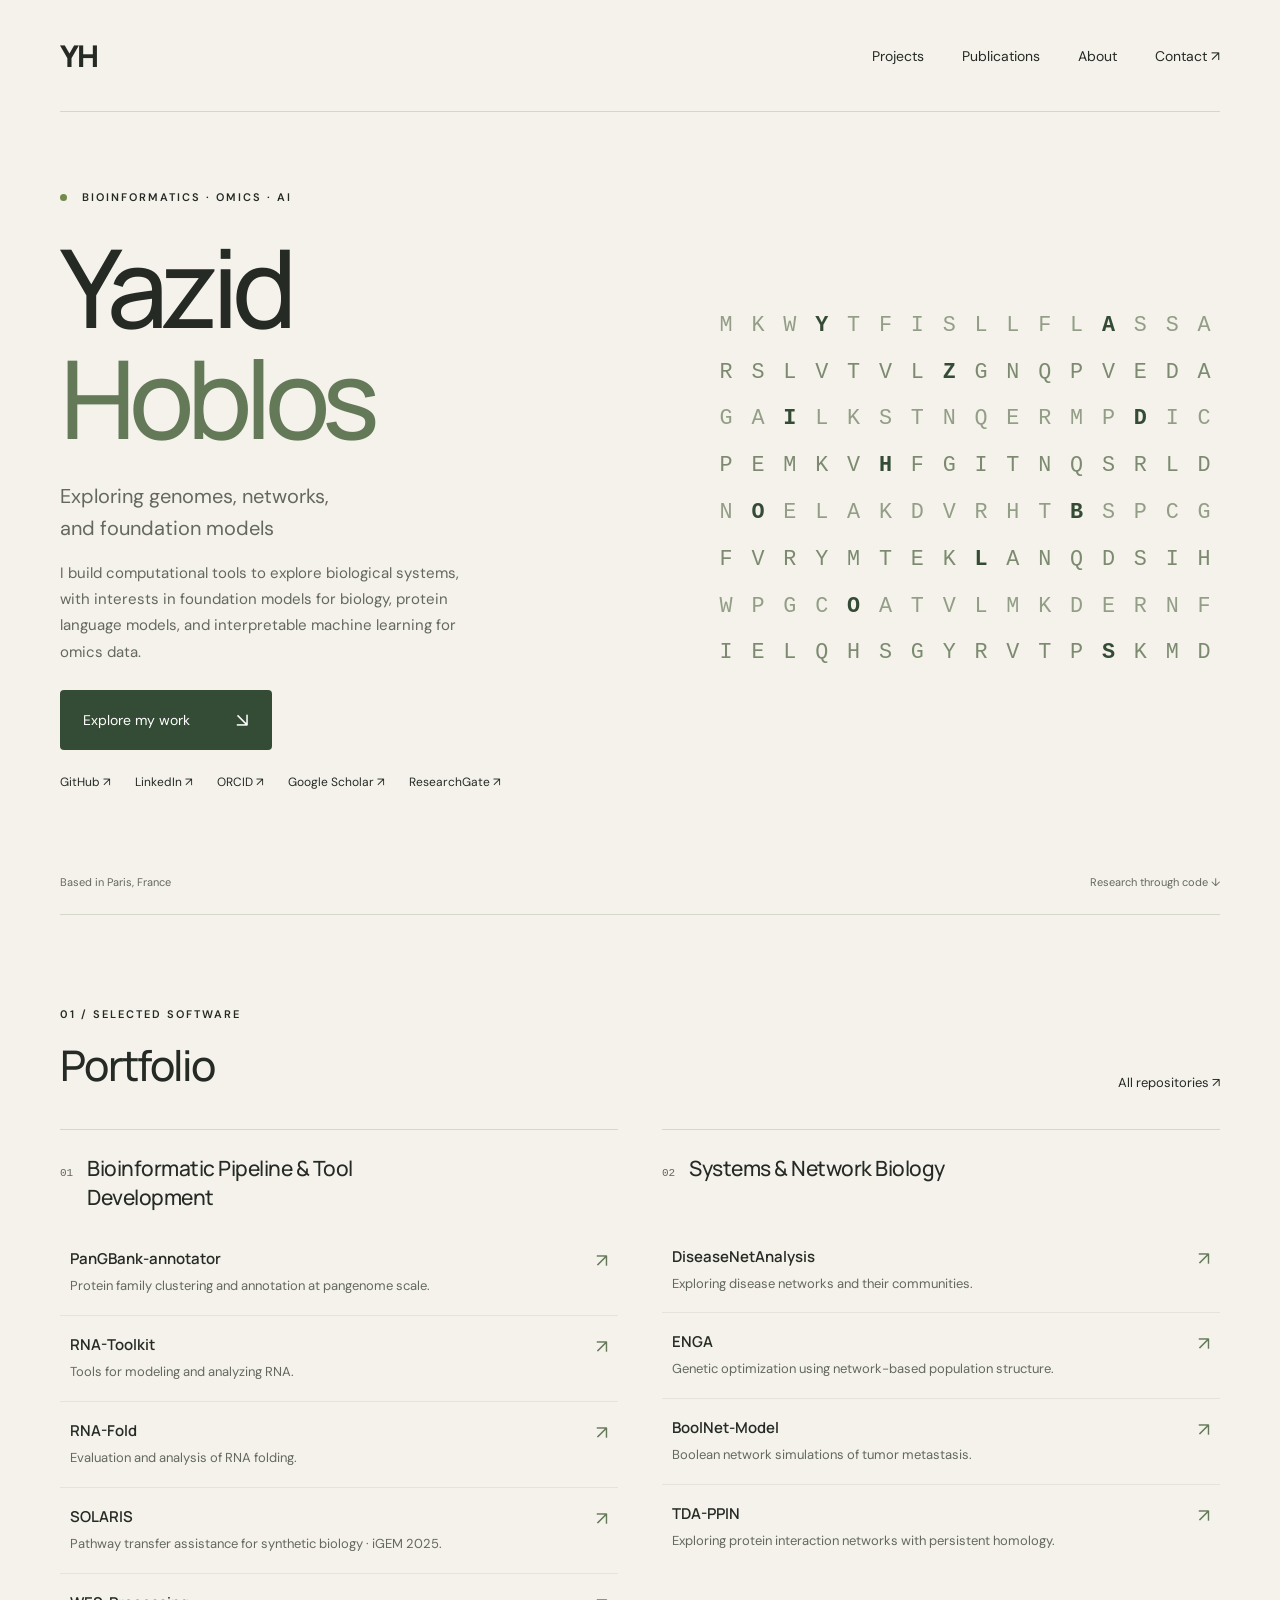
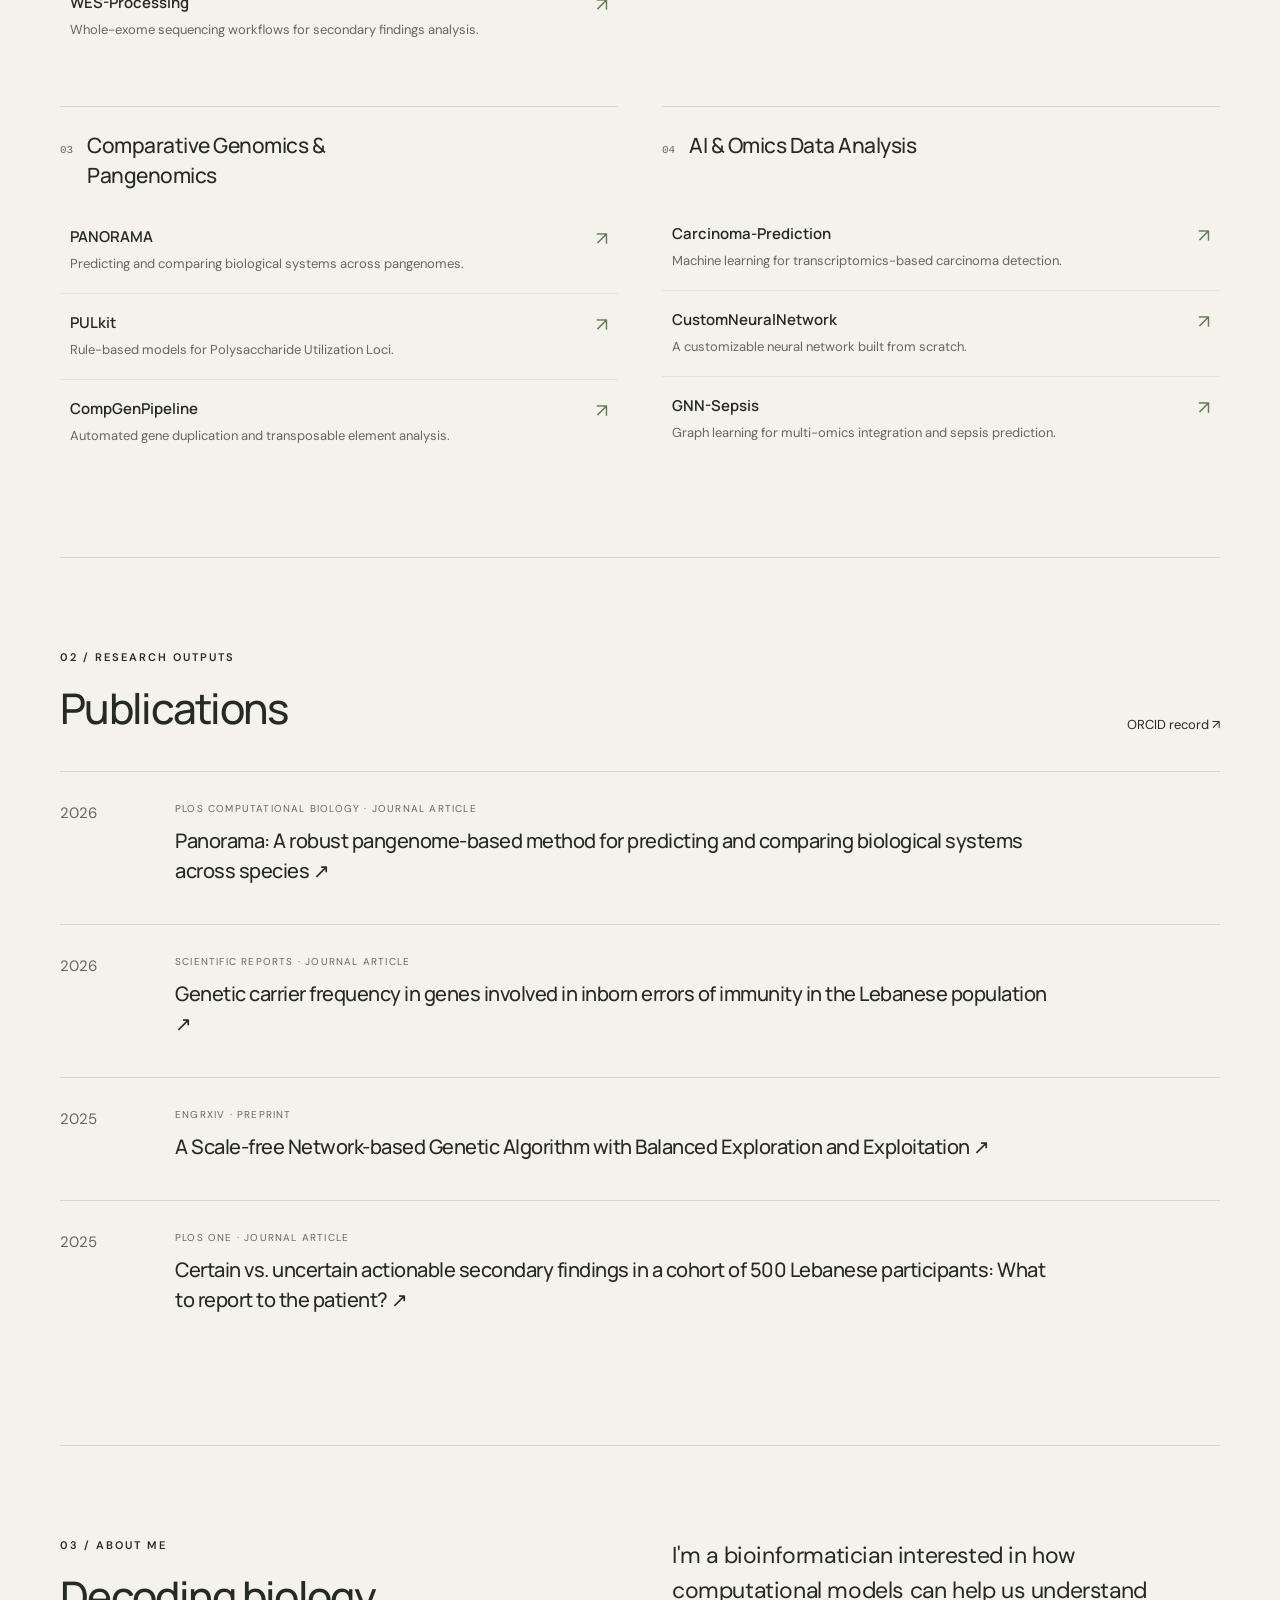
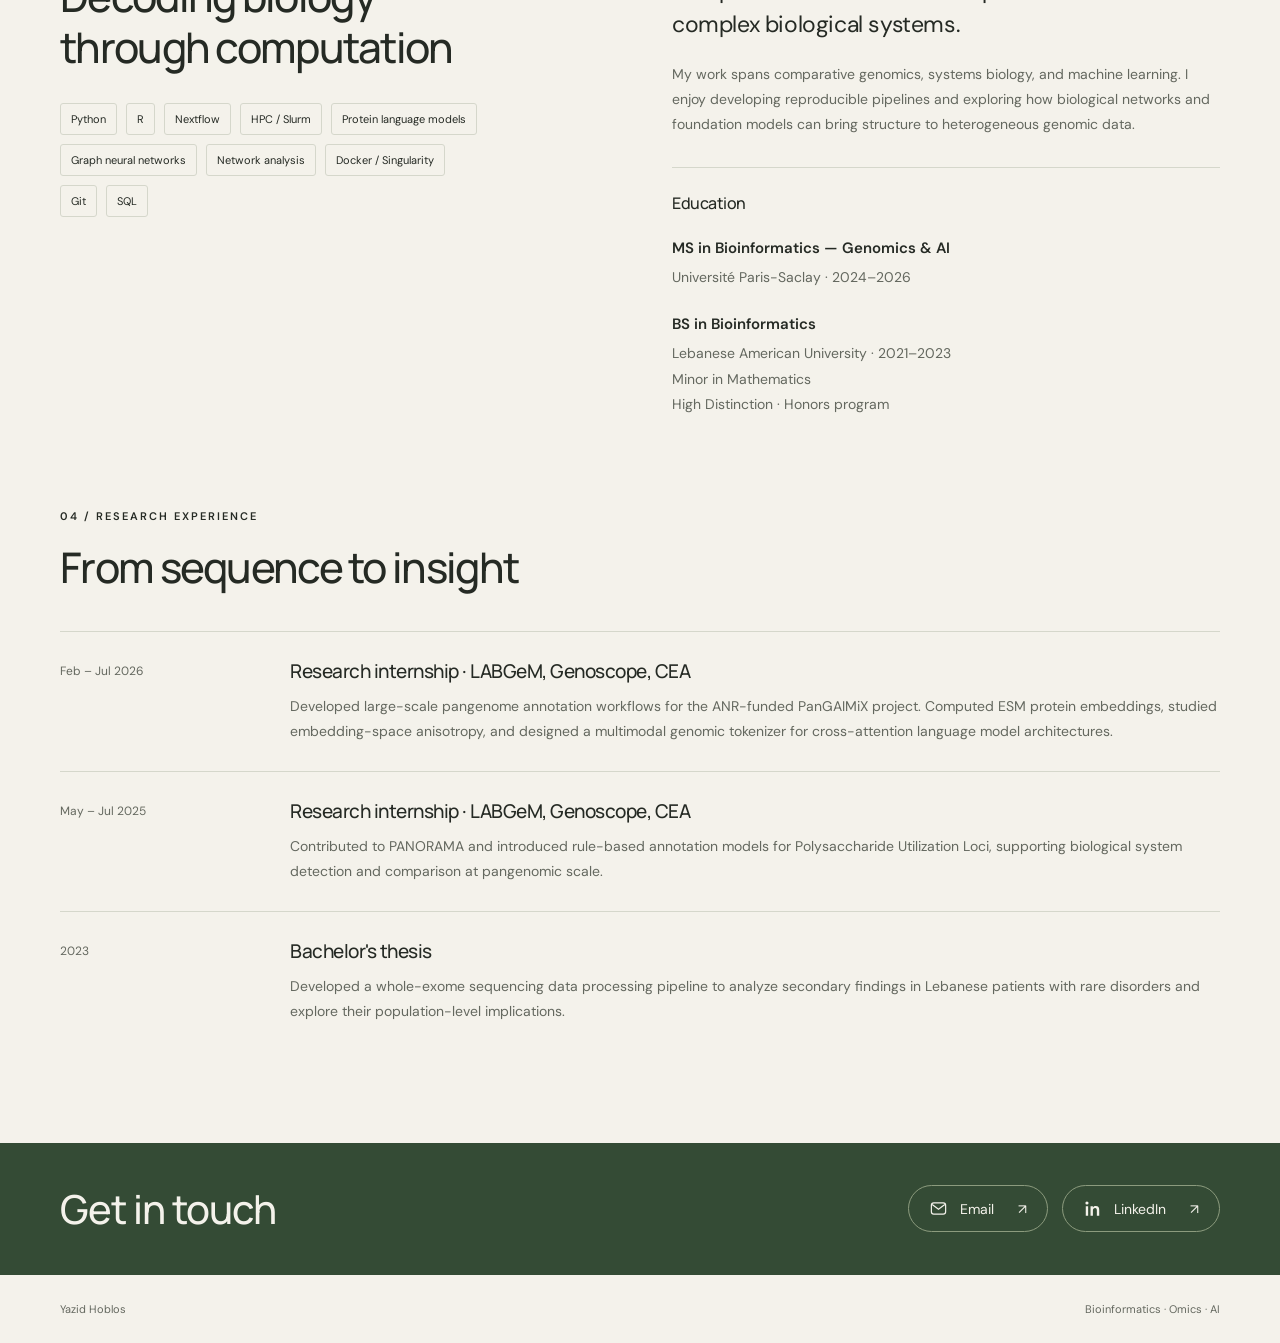
==== commit 65a46bc1: "-add ResearchGate profile" ====
--- a/index.html
+++ b/index.html
@@ -26,7 +26,7 @@
         <p class="intro">Exploring genomes, networks,<br>and foundation models</p>
         <p class="hero-description">I build computational tools to explore biological systems, with interests in foundation models for biology, protein language models, and interpretable machine learning for omics data.</p>
         <a class="button" href="#work">Explore my work <span aria-hidden="true">↘</span></a>
-        <div class="profile-links"><a href="https://github.com/yazid-hoblos/">GitHub ↗</a><a href="https://www.linkedin.com/in/yazid-hoblos/">LinkedIn ↗</a><a href="https://orcid.org/0009-0002-3991-0098">ORCID ↗</a><a href="https://scholar.google.com/citations?user=wFZ8cMYAAAAJ&amp;hl=en">Google Scholar ↗</a></div>
+        <div class="profile-links"><a href="https://github.com/yazid-hoblos/">GitHub ↗</a><a href="https://www.linkedin.com/in/yazid-hoblos/">LinkedIn ↗</a><a href="https://orcid.org/0009-0002-3991-0098">ORCID ↗</a><a href="https://scholar.google.com/citations?user=wFZ8cMYAAAAJ&amp;hl=en">Google Scholar ↗</a><a href="https://www.researchgate.net/profile/Yazid-Hoblos">ResearchGate ↗</a></div>
       </div>
       <div class="hero-art sequence-art" aria-hidden="true">
         <div class="sequence-text protein-sequence">
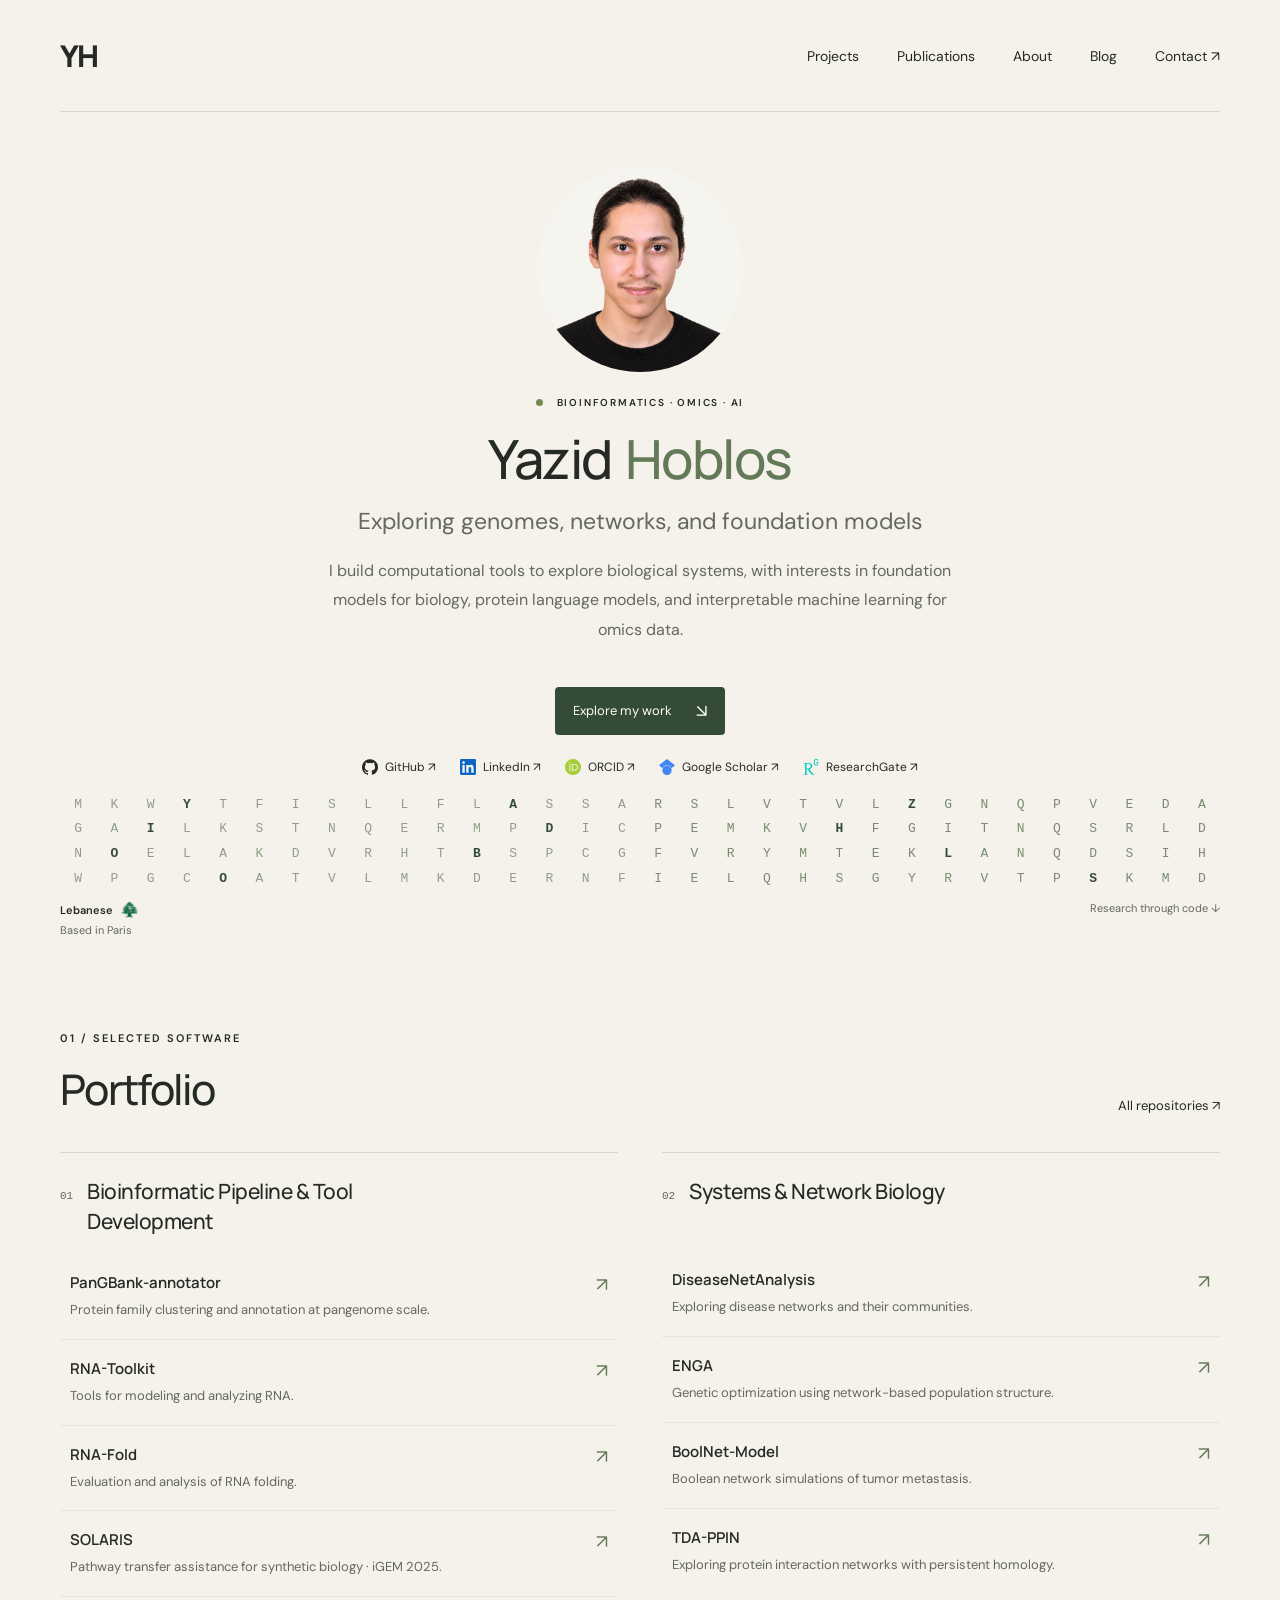
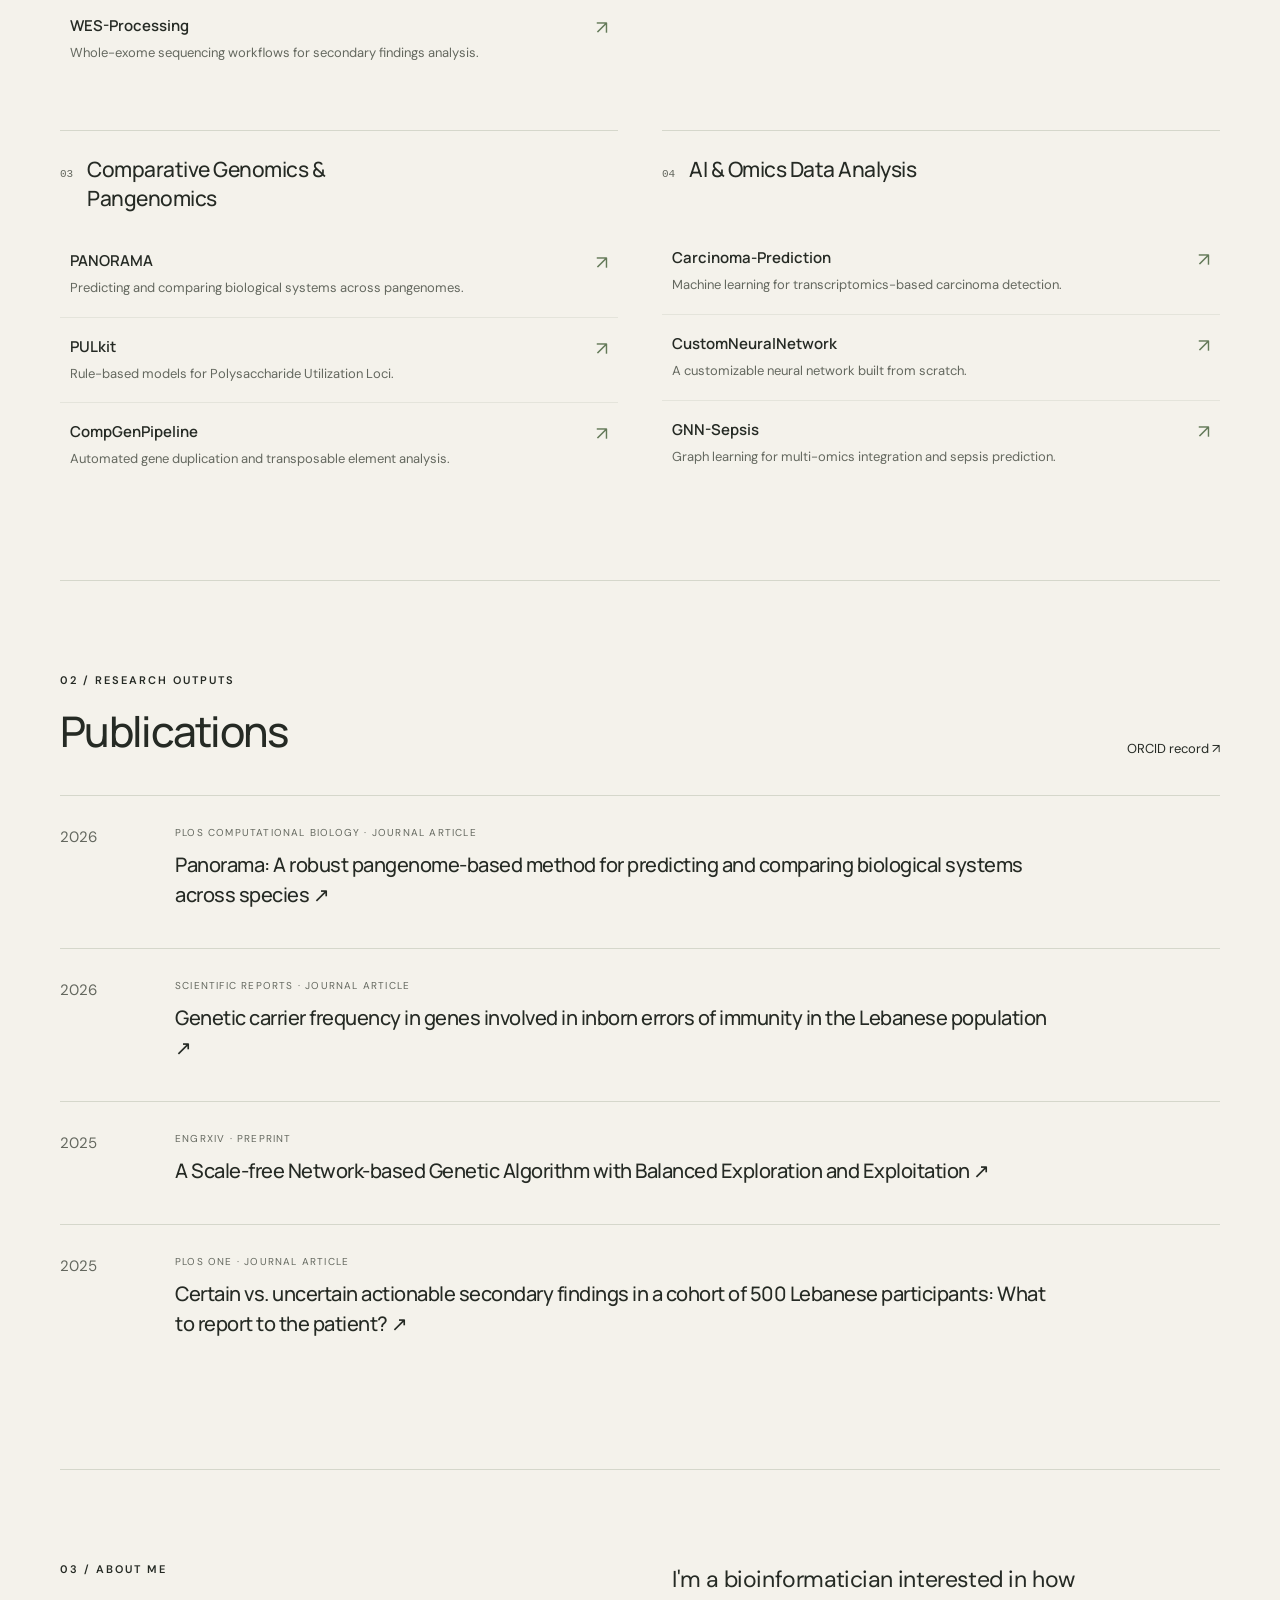
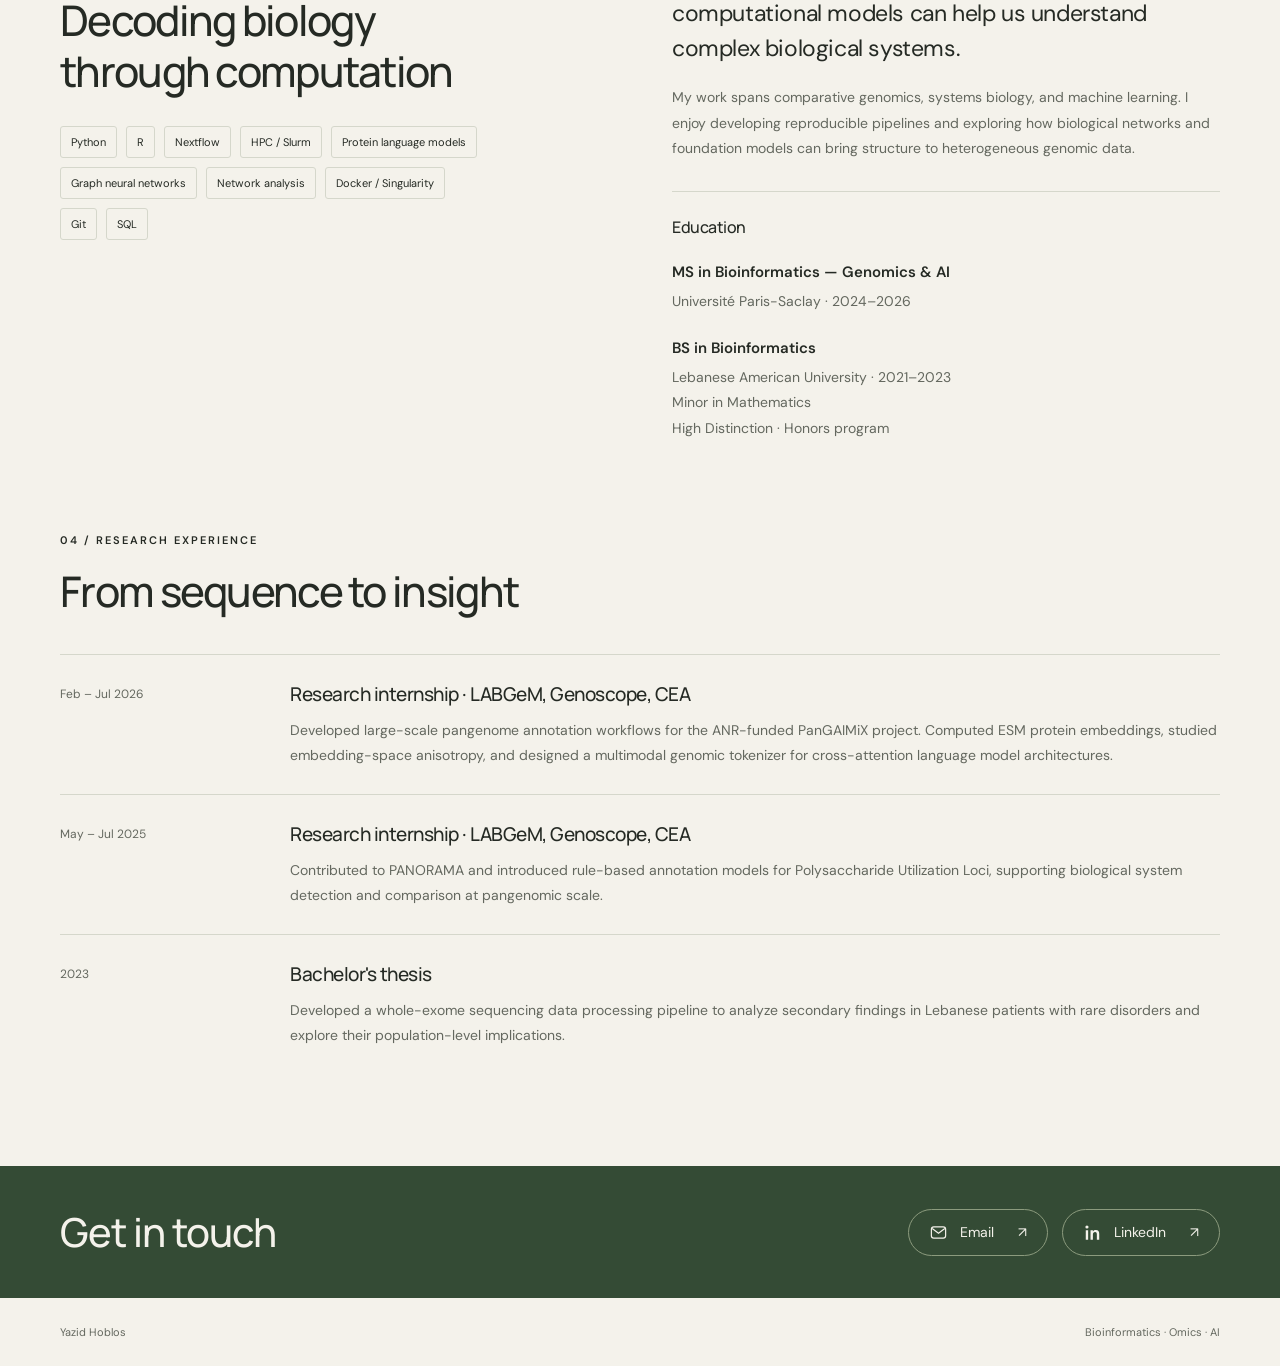
==== commit 534aa14f: "--add assets and update content" ====
--- a/index.html
+++ b/index.html
@@ -11,22 +11,43 @@
   <title>Yazid Hoblos — Bioinformatics & AI</title>
   <link rel="icon" href="favicon.svg" type="image/svg+xml">
   <link rel="stylesheet" href="style.css">
+  <link rel="canonical" href="https://yazid-hoblos.github.io/">
+  <script type="application/ld+json">
+{
+  "@context": "https://schema.org",
+  "@type": "Person",
+  "@id": "https://yazid-hoblos.github.io/#person",
+  "name": "Yazid Hoblos",
+  "url": "https://yazid-hoblos.github.io/",
+  "description": "Bioinformatician working across comparative genomics, biological networks, and foundation models.",
+  "sameAs": [
+    "https://www.linkedin.com/in/yazid-hoblos/",
+    "https://www.researchgate.net/profile/Yazid-Hoblos",
+    "https://github.com/yazid-hoblos",
+    "https://orcid.org/0009-0002-3991-0098",
+    "https://scholar.google.com/citations?user=wFZ8cMYAAAAJ"
+  ]
+}
+  </script>
 </head>
 <body>
   <a class="skip-link" href="#main">Skip to content</a>
   <header class="header wrap">
     <a class="wordmark" href="#" aria-label="Yazid Hoblos home">YH</a>
-    <nav aria-label="Main navigation"><a href="#work">Projects</a><a href="#publications">Publications</a><a href="#about">About</a><a href="#contact">Contact ↗</a></nav>
+    <nav aria-label="Main navigation"><a href="#work">Projects</a><a href="#publications">Publications</a><a href="#about">About</a><a href="blog/">Blog</a><a href="#contact">Contact ↗</a></nav>
   </header>
   <main id="main">
     <section class="hero wrap" aria-labelledby="intro-title">
-      <div class="hero-copy">
+      <div class="hero-introduction">
+        <div class="portrait-frame"><img class="hero-portrait" src="assets/portrait.png" alt="Portrait of Yazid Hoblos" width="1254" height="1254" decoding="async"></div>
         <p class="eyebrow"><span class="dot"></span> Bioinformatics · Omics · AI</p>
-        <h1 id="intro-title">Yazid<br><span>Hoblos</span></h1>
-        <p class="intro">Exploring genomes, networks,<br>and foundation models</p>
+        <h1 id="intro-title"><span class="given-name">Yazid</span><span>Hoblos</span></h1>
+        <p class="intro">Exploring genomes, networks, and foundation models</p>
         <p class="hero-description">I build computational tools to explore biological systems, with interests in foundation models for biology, protein language models, and interpretable machine learning for omics data.</p>
+      </div>
+      <div class="hero-actions">
         <a class="button" href="#work">Explore my work <span aria-hidden="true">↘</span></a>
-        <div class="profile-links"><a href="https://github.com/yazid-hoblos/">GitHub ↗</a><a href="https://www.linkedin.com/in/yazid-hoblos/">LinkedIn ↗</a><a href="https://orcid.org/0009-0002-3991-0098">ORCID ↗</a><a href="https://scholar.google.com/citations?user=wFZ8cMYAAAAJ&amp;hl=en">Google Scholar ↗</a><a href="https://www.researchgate.net/profile/Yazid-Hoblos">ResearchGate ↗</a></div>
+        <div class="profile-links"><a href="https://github.com/yazid-hoblos/"><img class="profile-icon" src="assets/profile-icons/github.svg" alt="" width="16" height="16" aria-hidden="true">GitHub ↗</a><a href="https://www.linkedin.com/in/yazid-hoblos/"><img class="profile-icon" src="assets/profile-icons/linkedin.svg" alt="" width="16" height="16" aria-hidden="true">LinkedIn ↗</a><a href="https://orcid.org/0009-0002-3991-0098"><img class="profile-icon" src="assets/profile-icons/orcid.svg" alt="" width="16" height="16" aria-hidden="true">ORCID ↗</a><a href="https://scholar.google.com/citations?user=wFZ8cMYAAAAJ&amp;hl=en"><img class="profile-icon" src="assets/profile-icons/googlescholar.svg" alt="" width="16" height="16" aria-hidden="true">Google Scholar ↗</a><a href="https://www.researchgate.net/profile/Yazid-Hoblos"><img class="profile-icon" src="assets/profile-icons/researchgate.svg" alt="" width="16" height="16" aria-hidden="true">ResearchGate ↗</a></div>
       </div>
       <div class="hero-art sequence-art" aria-hidden="true">
         <div class="sequence-text protein-sequence">
@@ -40,7 +61,15 @@
           <div><span class="amino-acid">I</span><span class="amino-acid">E</span><span class="amino-acid">L</span><span class="amino-acid">Q</span><span class="amino-acid">H</span><span class="amino-acid">S</span><span class="amino-acid">G</span><span class="amino-acid">Y</span><span class="amino-acid">R</span><span class="amino-acid">V</span><span class="amino-acid">T</span><span class="amino-acid">P</span><span class="amino-acid name-residue">S</span><span class="amino-acid">K</span><span class="amino-acid">M</span><span class="amino-acid">D</span></div>
         </div>
       </div>
-      <div class="hero-foot"><span>Based in Paris, France</span><a href="#work">Research through code ↓</a></div>
+      <div class="hero-foot">
+        <span class="identity-line">
+          <span class="nationality-line">Lebanese
+            <img class="cedar-icon" src="assets/cedar.png" alt="Lebanese cedar" width="1254" height="1254">
+          </span>
+          <span>Based in Paris</span>
+        </span>
+        <a href="#work">Research through code ↓</a>
+      </div>
     </section>
     <section class="section wrap" id="work" aria-labelledby="work-title">
       <div class="section-heading"><div><p class="eyebrow">01 / Selected software</p><h2 id="work-title">Portfolio</h2></div><a class="text-link" href="https://github.com/yazid-hoblos?tab=repositories">All repositories ↗</a></div>
--- a/style.css
+++ b/style.css
@@ -8,7 +8,9 @@
 @media(prefers-reduced-motion:reduce){html{scroll-behavior:auto}}
 
 /* Research portfolio content */
-.hero-description{font-size:15px;line-height:1.75;color:var(--muted);max-width:420px;margin-bottom:25px}.hero .intro{margin-bottom:16px}.profile-links{display:flex;flex-wrap:wrap;gap:24px;font-size:12px;margin-top:24px}.profile-links a:hover,.text-link:hover,.project h3 a:hover,.publication-list a:hover,.project-directory a:hover strong{text-decoration:underline;text-underline-offset:4px}.network-art{position:absolute;inset:0;width:100%;height:100%;padding:10px 0 24px}.text-link{font-size:13px;white-space:nowrap}.project-link{display:inline-block;margin-top:15px}.workflow-art{display:flex;flex-direction:column;justify-content:center;gap:9px}.workflow-art>span:not(.project-index){background:#f4f2eb;border:1px solid #b5bfa5;padding:12px 18px;min-width:65%;text-align:center;font-size:10px;letter-spacing:1.3px;border-radius:4px}.workflow-art b{font-weight:400;color:var(--green)}.genome-art{display:flex;flex-direction:column;justify-content:center;gap:24px;padding:40px}.genome-art>div{display:flex;gap:7px;width:100%;align-items:center}.genome-art i{height:28px;flex:1;background:#637958;clip-path:polygon(0 0,75% 0,100% 50%,75% 100%,0 100%)}.genome-art i:nth-child(2n){background:#344b35;flex:1.5}.genome-art i:nth-child(3n){background:#a5b297}.compact-project{border-top:1px solid var(--line);padding-top:6px}.more-projects{border-block:1px solid var(--line);margin-top:40px}.more-projects summary{padding:22px 0;cursor:pointer;font-size:14px;list-style:none;display:flex;justify-content:space-between;gap:20px}.more-projects summary::-webkit-details-marker{display:none}.more-projects[open] summary>span{transform:rotate(45deg)}summary:focus-visible{outline:3px solid #739c38;outline-offset:4px}.project-directory{display:grid;grid-template-columns:1fr 1fr;gap:23px;padding-bottom:28px}.project-directory a{display:flex;flex-direction:column;gap:7px;font-size:14px}.project-directory span{font-size:12px;color:var(--muted)}.publications{border-top:1px solid var(--line)}.publication-list{list-style:none;padding:0;margin:0}.publication-list li{display:grid;grid-template-columns:90px 1fr;gap:25px;padding:28px 0;border-top:1px solid var(--line)}.publication-year{font-size:15px;color:var(--muted);padding-top:3px}.publication-list h3{font-size:20px;line-height:1.5;max-width:880px}.publication-list p{font-size:12px;line-height:1.7;color:var(--muted);margin-bottom:0}.publication-list .publication-venue{font-size:10px;text-transform:uppercase;letter-spacing:1.2px;margin-bottom:9px}.body-copy{font-size:14px;color:var(--muted);line-height:1.8;margin-bottom:0}.credential{margin:24px 0 7px;font-size:15px;font-weight:600}.skills{display:flex;flex-wrap:wrap;gap:9px;margin-top:30px;max-width:420px}.skills span{border:1px solid var(--line);border-radius:3px;padding:8px 10px;font-size:11px}.experience{padding-top:0}.experience-row{display:grid;grid-template-columns:200px 1fr;gap:30px;padding:26px 0;border-top:1px solid var(--line)}.experience-date{font-size:12px;color:var(--muted);padding-top:5px}.experience-row h3{font-size:19px;line-height:1.4}.email-link{display:inline-block;margin-top:14px;font-size:clamp(18px,3vw,26px);border-bottom:1px solid #91a083;padding-bottom:6px}.contact .profile-links{color:#dce6d3}.contact p:not(.eyebrow){line-height:1.7}.hero-copy{min-width:0}
+.hero-description{font-size:15px;line-height:1.75;color:var(--muted);max-width:420px;margin-bottom:25px}.hero .intro{margin-bottom:16px}.profile-links{display:flex;flex-wrap:wrap;gap:18px 24px;font-size:12px;margin-top:24px}
+.profile-links a{display:inline-flex;align-items:center;gap:7px}
+.profile-icon{width:16px;height:16px;object-fit:contain;flex:0 0 auto}.profile-links a:hover,.text-link:hover,.project h3 a:hover,.publication-list a:hover,.project-directory a:hover strong{text-decoration:underline;text-underline-offset:4px}.network-art{position:absolute;inset:0;width:100%;height:100%;padding:10px 0 24px}.text-link{font-size:13px;white-space:nowrap}.project-link{display:inline-block;margin-top:15px}.workflow-art{display:flex;flex-direction:column;justify-content:center;gap:9px}.workflow-art>span:not(.project-index){background:#f4f2eb;border:1px solid #b5bfa5;padding:12px 18px;min-width:65%;text-align:center;font-size:10px;letter-spacing:1.3px;border-radius:4px}.workflow-art b{font-weight:400;color:var(--green)}.genome-art{display:flex;flex-direction:column;justify-content:center;gap:24px;padding:40px}.genome-art>div{display:flex;gap:7px;width:100%;align-items:center}.genome-art i{height:28px;flex:1;background:#637958;clip-path:polygon(0 0,75% 0,100% 50%,75% 100%,0 100%)}.genome-art i:nth-child(2n){background:#344b35;flex:1.5}.genome-art i:nth-child(3n){background:#a5b297}.compact-project{border-top:1px solid var(--line);padding-top:6px}.more-projects{border-block:1px solid var(--line);margin-top:40px}.more-projects summary{padding:22px 0;cursor:pointer;font-size:14px;list-style:none;display:flex;justify-content:space-between;gap:20px}.more-projects summary::-webkit-details-marker{display:none}.more-projects[open] summary>span{transform:rotate(45deg)}summary:focus-visible{outline:3px solid #739c38;outline-offset:4px}.project-directory{display:grid;grid-template-columns:1fr 1fr;gap:23px;padding-bottom:28px}.project-directory a{display:flex;flex-direction:column;gap:7px;font-size:14px}.project-directory span{font-size:12px;color:var(--muted)}.publications{border-top:1px solid var(--line)}.publication-list{list-style:none;padding:0;margin:0}.publication-list li{display:grid;grid-template-columns:90px 1fr;gap:25px;padding:28px 0;border-top:1px solid var(--line)}.publication-year{font-size:15px;color:var(--muted);padding-top:3px}.publication-list h3{font-size:20px;line-height:1.5;max-width:880px}.publication-list p{font-size:12px;line-height:1.7;color:var(--muted);margin-bottom:0}.publication-list .publication-venue{font-size:10px;text-transform:uppercase;letter-spacing:1.2px;margin-bottom:9px}.body-copy{font-size:14px;color:var(--muted);line-height:1.8;margin-bottom:0}.credential{margin:24px 0 7px;font-size:15px;font-weight:600}.skills{display:flex;flex-wrap:wrap;gap:9px;margin-top:30px;max-width:420px}.skills span{border:1px solid var(--line);border-radius:3px;padding:8px 10px;font-size:11px}.experience{padding-top:0}.experience-row{display:grid;grid-template-columns:200px 1fr;gap:30px;padding:26px 0;border-top:1px solid var(--line)}.experience-date{font-size:12px;color:var(--muted);padding-top:5px}.experience-row h3{font-size:19px;line-height:1.4}.email-link{display:inline-block;margin-top:14px;font-size:clamp(18px,3vw,26px);border-bottom:1px solid #91a083;padding-bottom:6px}.contact .profile-links{color:#dce6d3}.contact p:not(.eyebrow){line-height:1.7}.hero-copy{min-width:0}
 @media(max-width:850px){nav{gap:22px}.experience-row{grid-template-columns:145px 1fr;gap:22px}.hero-art{height:390px}.publication-list li{grid-template-columns:60px 1fr}}
 @media(max-width:580px){.header{height:auto;min-height:100px;align-items:flex-start;padding-block:22px;gap:25px}.wordmark{font-size:27px}nav{flex-wrap:wrap;justify-content:flex-end;gap:14px 18px;max-width:240px;padding-top:4px}.hero-art{height:310px}.hero-description{font-size:14px}.project-directory{grid-template-columns:1fr}.publication-list li{grid-template-columns:1fr;gap:10px}.publication-list h3{font-size:18px}.experience-row{grid-template-columns:1fr;gap:4px}.experience-date{margin-bottom:8px}.contact .profile-links{gap:20px}.hero-foot{font-size:10px}.footer{gap:20px}.genome-art{padding:30px}.project h3{overflow-wrap:anywhere}}
 
@@ -47,3 +49,39 @@
 .contact-links svg{width:19px;height:19px;flex-shrink:0}
 .contact-links a>span:last-child{margin-left:12px}
 @media(max-width:700px){.project-categories{grid-template-columns:1fr;gap:32px}.category-heading{min-height:0}.contact-inner{align-items:flex-start;flex-direction:column}.contact-links{gap:10px}.contact-links a{padding:12px 16px}}
+
+
+
+/* Center the personal introduction, work button, and profile links. */
+.hero{display:block;padding-top:54px}
+.hero-introduction{max-width:720px;margin:0 auto;text-align:center}
+.portrait-frame{width:206px;aspect-ratio:1;margin:0 auto 24px;overflow:hidden;border-radius:50%;background:var(--paper)}
+.hero-portrait{display:block;width:100%;height:auto}
+.hero-introduction .eyebrow{margin:0 0 18px;font-size:10px;letter-spacing:1.8px}
+.hero-introduction h1{display:flex;justify-content:center;gap:.24em;font-size:clamp(38px,4.5vw,54px);line-height:1.15;letter-spacing:-1.5px;margin:0 0 14px}
+.hero-introduction h1 .given-name{color:var(--ink)}
+.hero-introduction .intro{font-size:clamp(18px,2.2vw,23px);line-height:1.6;margin:0 auto 16px;max-width:660px}
+.hero-introduction .hero-description{max-width:640px;margin:0 auto;font-size:16px;line-height:1.85}
+.hero-actions{margin-top:42px;text-align:center}
+.hero-actions .button{padding:12px 18px;gap:24px;font-size:13px;min-height:44px}
+.hero-actions .button span{font-size:18px}
+.hero-actions .profile-links{justify-content:center}
+.hero .sequence-art{min-height:0;height:auto;margin:18px 0 0;padding:0}
+.hero .sequence-text{display:grid;grid-template-columns:repeat(32,minmax(0,1fr));font-size:13px;line-height:1.9;text-align:center}
+.hero .sequence-text>div{display:contents}
+.hero .hero-foot{margin-top:10px;padding-top:0;border-bottom:0}
+#work{padding-top:68px}
+.identity-line{display:inline-flex;flex-direction:column;align-items:flex-start;gap:4px;line-height:1.2}
+.nationality-line{display:inline-flex;align-items:center;gap:7px;color:var(--ink);font-weight:600}
+.cedar-icon{display:block;width:19px;height:19px;object-fit:contain;flex:0 0 auto;transform:translateY(-1px)}
+@media(max-width:580px){
+  .hero{padding-top:36px}
+  .portrait-frame{width:172px;margin-bottom:20px}
+  .hero-introduction .hero-description{font-size:14px;line-height:1.8}
+  .hero-introduction .eyebrow{font-size:9px;letter-spacing:1.2px}
+  .hero-actions{margin-top:32px}
+  .hero-actions .profile-links{gap:16px 22px}
+  .hero .sequence-art{margin-top:16px;padding-top:0}
+  .hero .sequence-text{grid-template-columns:repeat(16,minmax(0,1fr));font-size:12px;line-height:1.65}
+  #work{padding-top:44px}
+}
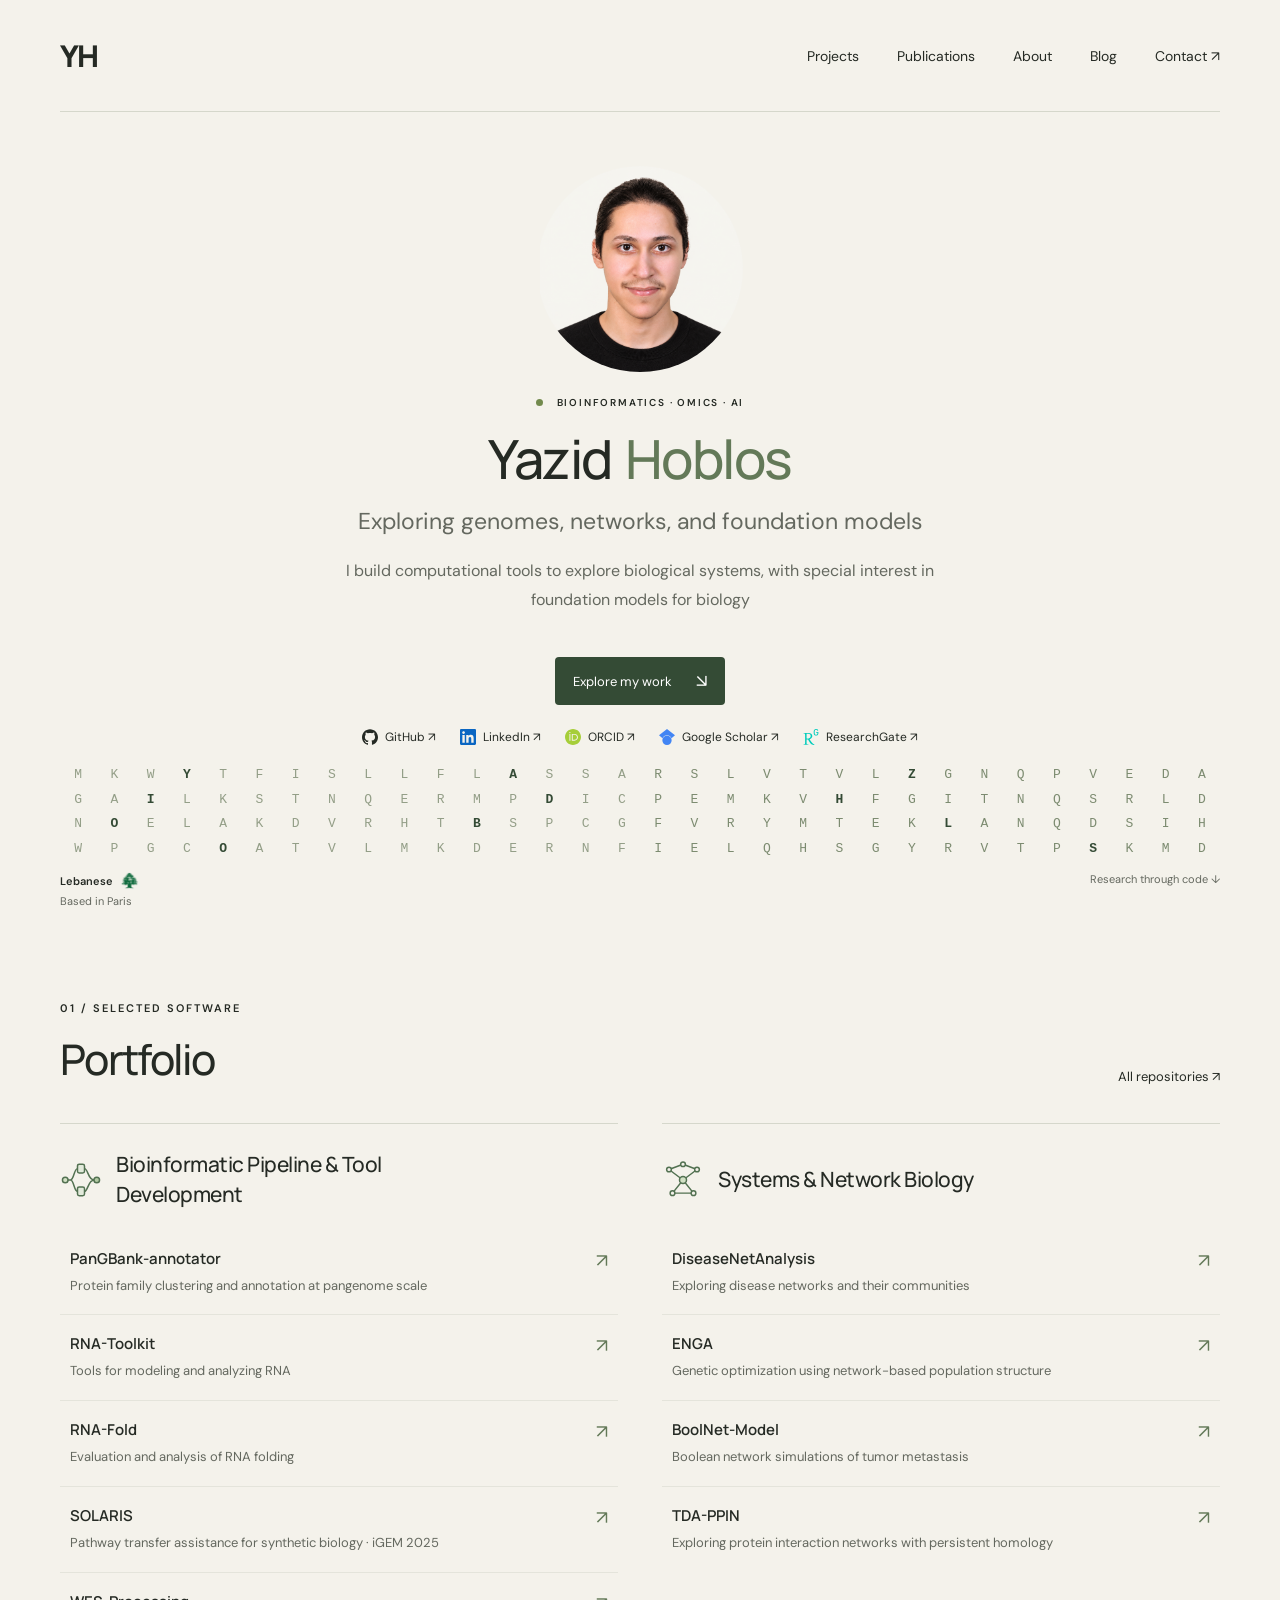
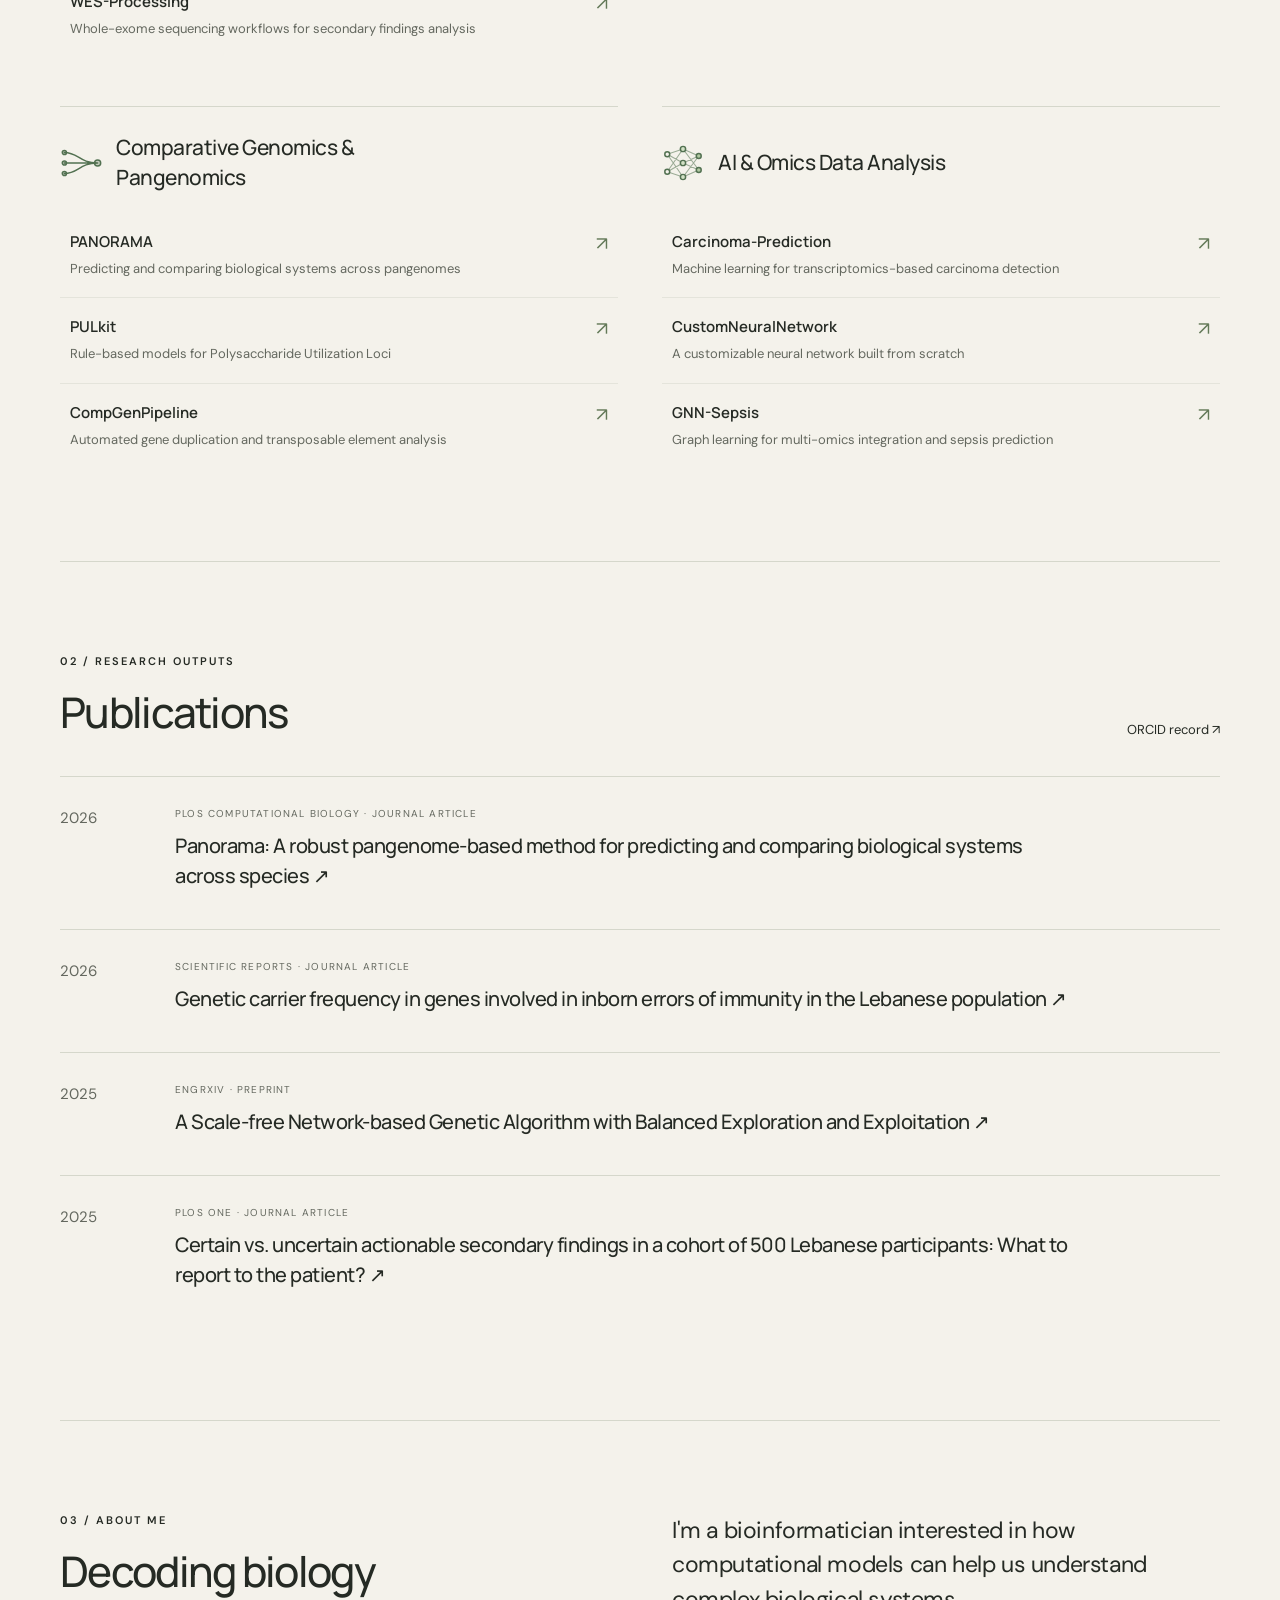
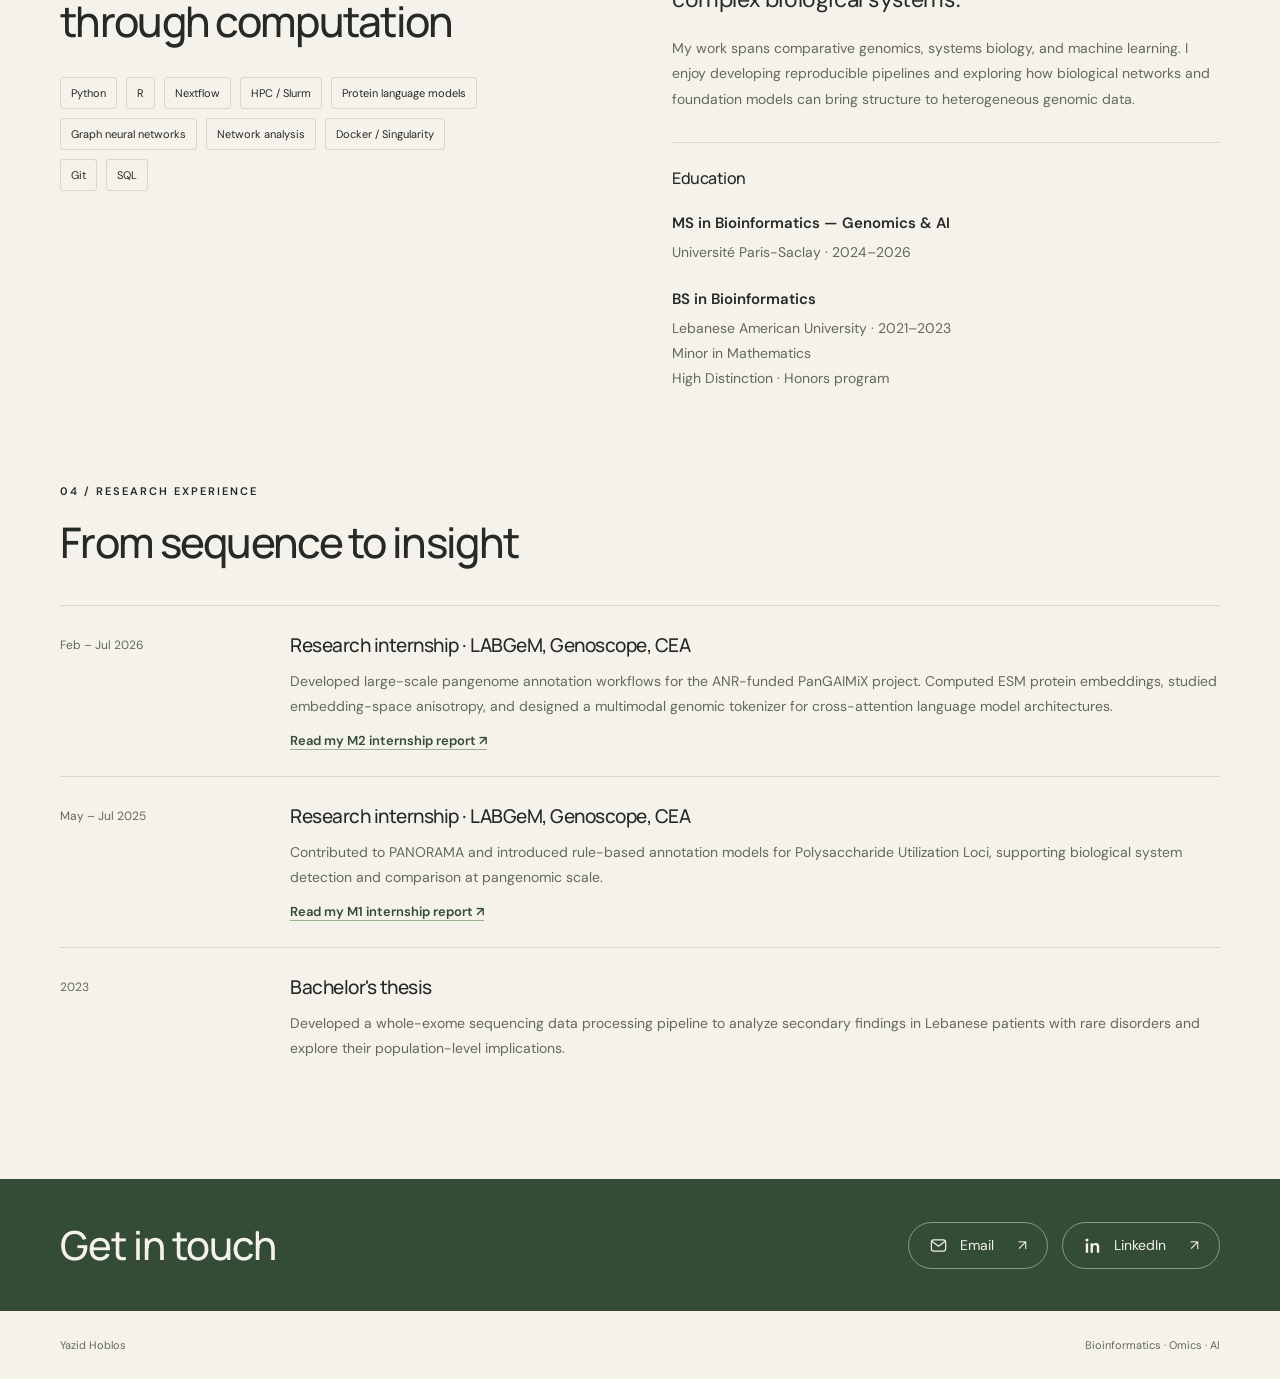
==== commit 34a06325: "--add internships reports & update front page" ====
--- a/index.html
+++ b/index.html
@@ -43,7 +43,7 @@
         <p class="eyebrow"><span class="dot"></span> Bioinformatics · Omics · AI</p>
         <h1 id="intro-title"><span class="given-name">Yazid</span><span>Hoblos</span></h1>
         <p class="intro">Exploring genomes, networks, and foundation models</p>
-        <p class="hero-description">I build computational tools to explore biological systems, with interests in foundation models for biology, protein language models, and interpretable machine learning for omics data.</p>
+        <p class="hero-description">I build computational tools to explore biological systems, with special interest in foundation models for biology</p>
       </div>
       <div class="hero-actions">
         <a class="button" href="#work">Explore my work <span aria-hidden="true">↘</span></a>
@@ -74,28 +74,28 @@
     <section class="section wrap" id="work" aria-labelledby="work-title">
       <div class="section-heading"><div><p class="eyebrow">01 / Selected software</p><h2 id="work-title">Portfolio</h2></div><a class="text-link" href="https://github.com/yazid-hoblos?tab=repositories">All repositories ↗</a></div>
       <div class="project-categories">
-<section class="project-category" aria-labelledby="category-1"><div class="category-heading"><span class="category-number">01</span><h3 id="category-1">Bioinformatic Pipeline &amp; Tool Development</h3></div><ul class="category-projects">
-<li><a href="https://github.com/labgem/PanGBank-annotator"><div><h4>PanGBank-annotator</h4><p>Protein family clustering and annotation at pangenome scale.</p></div><span class="project-arrow" aria-hidden="true">↗</span></a></li>
-<li><a href="https://github.com/yazid-hoblos/RNA-Toolkit"><div><h4>RNA-Toolkit</h4><p>Tools for modeling and analyzing RNA.</p></div><span class="project-arrow" aria-hidden="true">↗</span></a></li>
-<li><a href="https://github.com/yazid-hoblos/RNA-Fold"><div><h4>RNA-Fold</h4><p>Evaluation and analysis of RNA folding.</p></div><span class="project-arrow" aria-hidden="true">↗</span></a></li>
-<li><a href="https://github.com/yazid-hoblos/SOLARIS"><div><h4>SOLARIS</h4><p>Pathway transfer assistance for synthetic biology · iGEM 2025.</p></div><span class="project-arrow" aria-hidden="true">↗</span></a></li>
-<li><a href="https://github.com/yazid-hoblos/WES-Processing/"><div><h4>WES-Processing</h4><p>Whole-exome sequencing workflows for secondary findings analysis.</p></div><span class="project-arrow" aria-hidden="true">↗</span></a></li>
+<section class="project-category" aria-labelledby="category-1"><div class="category-heading"><span class="topic-mark" aria-hidden="true"><svg viewBox="0 0 48 48" fill="none" stroke="currentColor" stroke-width="1.7" stroke-linecap="round" stroke-linejoin="round"><path d="M9 24h3c4 0 4-13 8-13m-11 13h3c4 0 4 13 8 13M28 11c4 0 4 13 11 13M28 37c4 0 4-13 11-13"/><circle cx="6" cy="24" r="3.2" fill="#d2e1c5"/><rect x="20" y="6" width="8" height="10" rx="2" fill="#e2eadb"/><rect x="20" y="32" width="8" height="10" rx="2" fill="#e2eadb"/><circle cx="42" cy="24" r="3.2" fill="#b1c9a2"/></svg></span><h3 id="category-1">Bioinformatic Pipeline &amp; Tool Development</h3></div><ul class="category-projects">
+<li><a href="https://github.com/labgem/PanGBank-annotator"><div><h4>PanGBank-annotator</h4><p>Protein family clustering and annotation at pangenome scale</p></div><span class="project-arrow" aria-hidden="true">↗</span></a></li>
+<li><a href="https://github.com/yazid-hoblos/RNA-Toolkit"><div><h4>RNA-Toolkit</h4><p>Tools for modeling and analyzing RNA</p></div><span class="project-arrow" aria-hidden="true">↗</span></a></li>
+<li><a href="https://github.com/yazid-hoblos/RNA-Fold"><div><h4>RNA-Fold</h4><p>Evaluation and analysis of RNA folding</p></div><span class="project-arrow" aria-hidden="true">↗</span></a></li>
+<li><a href="https://github.com/yazid-hoblos/SOLARIS"><div><h4>SOLARIS</h4><p>Pathway transfer assistance for synthetic biology · iGEM 2025</p></div><span class="project-arrow" aria-hidden="true">↗</span></a></li>
+<li><a href="https://github.com/yazid-hoblos/WES-Processing/"><div><h4>WES-Processing</h4><p>Whole-exome sequencing workflows for secondary findings analysis</p></div><span class="project-arrow" aria-hidden="true">↗</span></a></li>
 </ul></section>
-<section class="project-category" aria-labelledby="category-2"><div class="category-heading"><span class="category-number">02</span><h3 id="category-2">Systems &amp; Network Biology</h3></div><ul class="category-projects">
-<li><a href="https://github.com/yazid-hoblos/DiseaseNetAnalysis"><div><h4>DiseaseNetAnalysis</h4><p>Exploring disease networks and their communities.</p></div><span class="project-arrow" aria-hidden="true">↗</span></a></li>
-<li><a href="https://github.com/yazid-hoblos/ENGA"><div><h4>ENGA</h4><p>Genetic optimization using network-based population structure.</p></div><span class="project-arrow" aria-hidden="true">↗</span></a></li>
-<li><a href="https://github.com/yazid-hoblos/BoolNet-Metastasis-Model"><div><h4>BoolNet-Model</h4><p>Boolean network simulations of tumor metastasis.</p></div><span class="project-arrow" aria-hidden="true">↗</span></a></li>
-<li><a href="https://github.com/mehdimerbah/TDA-PPIN"><div><h4>TDA-PPIN</h4><p>Exploring protein interaction networks with persistent homology.</p></div><span class="project-arrow" aria-hidden="true">↗</span></a></li>
+<section class="project-category" aria-labelledby="category-2"><div class="category-heading"><span class="topic-mark" aria-hidden="true"><svg viewBox="0 0 48 48" fill="none" stroke="currentColor" stroke-width="1.7" stroke-linecap="round" stroke-linejoin="round"><path d="M24 24 8 12m16 12 16-12M24 24 12 39m12-15 12 15M8 12 24 6 40 12M12 39h24"/><circle cx="8" cy="12" r="2.7" fill="#f4f2eb"/><circle cx="24" cy="6" r="2.7" fill="#f4f2eb"/><circle cx="40" cy="12" r="2.7" fill="#f4f2eb"/><circle cx="12" cy="39" r="2.7" fill="#f4f2eb"/><circle cx="36" cy="39" r="2.7" fill="#f4f2eb"/><circle cx="24" cy="24" r="4" fill="#d2e1c5"/></svg></span><h3 id="category-2">Systems &amp; Network Biology</h3></div><ul class="category-projects">
+<li><a href="https://github.com/yazid-hoblos/DiseaseNetAnalysis"><div><h4>DiseaseNetAnalysis</h4><p>Exploring disease networks and their communities</p></div><span class="project-arrow" aria-hidden="true">↗</span></a></li>
+<li><a href="https://github.com/yazid-hoblos/ENGA"><div><h4>ENGA</h4><p>Genetic optimization using network-based population structure</p></div><span class="project-arrow" aria-hidden="true">↗</span></a></li>
+<li><a href="https://github.com/yazid-hoblos/BoolNet-Metastasis-Model"><div><h4>BoolNet-Model</h4><p>Boolean network simulations of tumor metastasis</p></div><span class="project-arrow" aria-hidden="true">↗</span></a></li>
+<li><a href="https://github.com/mehdimerbah/TDA-PPIN"><div><h4>TDA-PPIN</h4><p>Exploring protein interaction networks with persistent homology</p></div><span class="project-arrow" aria-hidden="true">↗</span></a></li>
 </ul></section>
-<section class="project-category" aria-labelledby="category-3"><div class="category-heading"><span class="category-number">03</span><h3 id="category-3">Comparative Genomics &amp; Pangenomics</h3></div><ul class="category-projects">
-<li><a href="https://github.com/labgem/PANORAMA/"><div><h4>PANORAMA</h4><p>Predicting and comparing biological systems across pangenomes.</p></div><span class="project-arrow" aria-hidden="true">↗</span></a></li>
-<li><a href="https://github.com/yazid-hoblos/PULkit"><div><h4>PULkit</h4><p>Rule-based models for Polysaccharide Utilization Loci.</p></div><span class="project-arrow" aria-hidden="true">↗</span></a></li>
-<li><a href="https://github.com/yazid-hoblos/CompGenPipeline"><div><h4>CompGenPipeline</h4><p>Automated gene duplication and transposable element analysis.</p></div><span class="project-arrow" aria-hidden="true">↗</span></a></li>
+<section class="project-category" aria-labelledby="category-3"><div class="category-heading"><span class="topic-mark" aria-hidden="true"><svg viewBox="0 0 48 48" fill="none" stroke="currentColor" stroke-width="1.7" stroke-linecap="round"><path d="M5 12c16 0 17 12 38 12M5 24h38M5 36c16 0 17-12 38-12"/><circle cx="5" cy="12" r="2.4" fill="currentColor" fill-opacity=".38"/><circle cx="5" cy="24" r="2.4" fill="currentColor" fill-opacity=".38"/><circle cx="5" cy="36" r="2.4" fill="currentColor" fill-opacity=".38"/><circle cx="43" cy="24" r="3.5" fill="currentColor" fill-opacity=".3"/></svg></span><h3 id="category-3">Comparative Genomics &amp; Pangenomics</h3></div><ul class="category-projects">
+<li><a href="https://github.com/labgem/PANORAMA/"><div><h4>PANORAMA</h4><p>Predicting and comparing biological systems across pangenomes</p></div><span class="project-arrow" aria-hidden="true">↗</span></a></li>
+<li><a href="https://github.com/yazid-hoblos/PULkit"><div><h4>PULkit</h4><p>Rule-based models for Polysaccharide Utilization Loci</p></div><span class="project-arrow" aria-hidden="true">↗</span></a></li>
+<li><a href="https://github.com/yazid-hoblos/CompGenPipeline"><div><h4>CompGenPipeline</h4><p>Automated gene duplication and transposable element analysis</p></div><span class="project-arrow" aria-hidden="true">↗</span></a></li>
 </ul></section>
-<section class="project-category" aria-labelledby="category-4"><div class="category-heading"><span class="category-number">04</span><h3 id="category-4">AI &amp; Omics Data Analysis</h3></div><ul class="category-projects">
-<li><a href="https://github.com/yazid-hoblos/Carcinoma-Prediction"><div><h4>Carcinoma-Prediction</h4><p>Machine learning for transcriptomics-based carcinoma detection.</p></div><span class="project-arrow" aria-hidden="true">↗</span></a></li>
-<li><a href="https://github.com/yazid-hoblos/CustomNeuralNetwork"><div><h4>CustomNeuralNetwork</h4><p>A customizable neural network built from scratch.</p></div><span class="project-arrow" aria-hidden="true">↗</span></a></li>
-<li><a href="https://github.com/yazid-hoblos/GNN-Sepsis"><div><h4>GNN-Sepsis</h4><p>Graph learning for multi-omics integration and sepsis prediction.</p></div><span class="project-arrow" aria-hidden="true">↗</span></a></li>
+<section class="project-category" aria-labelledby="category-4"><div class="category-heading"><span class="topic-mark" aria-hidden="true"><svg viewBox="0 0 48 48" fill="none" stroke="currentColor" stroke-width="1.7" stroke-linecap="round"><path d="M6 14 24 8M6 14l18 10M6 14l18 26M6 34 24 8M6 34l18-10M6 34l18 6M24 8l18 8M24 8l18 24M24 24l18-8M24 24l18 8M24 40l18-24M24 40l18-8" stroke-width="1.25" stroke-opacity=".55"/><circle cx="6" cy="14" r="2.8" fill="#f4f2eb"/><circle cx="6" cy="34" r="2.8" fill="#f4f2eb"/><circle cx="24" cy="8" r="3" fill="#d2e1c5"/><circle cx="24" cy="24" r="3" fill="#d2e1c5"/><circle cx="24" cy="40" r="3" fill="#d2e1c5"/><circle cx="42" cy="16" r="2.8" fill="#b1c9a2"/><circle cx="42" cy="32" r="2.8" fill="#b1c9a2"/></svg></span><h3 id="category-4">AI &amp; Omics Data Analysis</h3></div><ul class="category-projects">
+<li><a href="https://github.com/yazid-hoblos/Carcinoma-Prediction"><div><h4>Carcinoma-Prediction</h4><p>Machine learning for transcriptomics-based carcinoma detection</p></div><span class="project-arrow" aria-hidden="true">↗</span></a></li>
+<li><a href="https://github.com/yazid-hoblos/CustomNeuralNetwork"><div><h4>CustomNeuralNetwork</h4><p>A customizable neural network built from scratch</p></div><span class="project-arrow" aria-hidden="true">↗</span></a></li>
+<li><a href="https://github.com/yazid-hoblos/GNN-Sepsis"><div><h4>GNN-Sepsis</h4><p>Graph learning for multi-omics integration and sepsis prediction</p></div><span class="project-arrow" aria-hidden="true">↗</span></a></li>
 </ul></section>
       </div>
     </section>
@@ -113,8 +113,8 @@
       <div class="about-copy"><p class="large-copy">I'm a bioinformatician interested in how computational models can help us understand complex biological systems.</p><p class="body-copy">My work spans comparative genomics, systems biology, and machine learning. I enjoy developing reproducible pipelines and exploring how biological networks and foundation models can bring structure to heterogeneous genomic data.</p><div class="background"><h3>Education</h3><p class="credential">MS in Bioinformatics — Genomics & AI</p><p class="body-copy">Université Paris-Saclay · 2024–2026</p><p class="credential">BS in Bioinformatics</p><p class="body-copy">Lebanese American University · 2021–2023<br>Minor in Mathematics<br>High Distinction · Honors program</p></div></div>
     </section>
     <section class="section wrap experience" aria-labelledby="experience-title"><div class="section-heading"><div><p class="eyebrow">04 / Research experience</p><h2 id="experience-title">From sequence to insight</h2></div></div>
-      <div class="experience-row"><p class="experience-date">Feb – Jul 2026</p><div><h3>Research internship · LABGeM, Genoscope, CEA</h3><p class="body-copy">Developed large-scale pangenome annotation workflows for the ANR-funded PanGAIMiX project. Computed ESM protein embeddings, studied embedding-space anisotropy, and designed a multimodal genomic tokenizer for cross-attention language model architectures.</p></div></div>
-      <div class="experience-row"><p class="experience-date">May – Jul 2025</p><div><h3>Research internship · LABGeM, Genoscope, CEA</h3><p class="body-copy">Contributed to PANORAMA and introduced rule-based annotation models for Polysaccharide Utilization Loci, supporting biological system detection and comparison at pangenomic scale.</p></div></div>
+      <div class="experience-row"><p class="experience-date">Feb – Jul 2026</p><div><h3>Research internship · LABGeM, Genoscope, CEA</h3><p class="body-copy">Developed large-scale pangenome annotation workflows for the ANR-funded PanGAIMiX project. Computed ESM protein embeddings, studied embedding-space anisotropy, and designed a multimodal genomic tokenizer for cross-attention language model architectures.</p><a class="report-link" href="assets/m2-internship-report-yazid-hoblos.pdf" type="application/pdf">Read my M2 internship report <span aria-hidden="true">↗</span></a></div></div>
+      <div class="experience-row"><p class="experience-date">May – Jul 2025</p><div><h3>Research internship · LABGeM, Genoscope, CEA</h3><p class="body-copy">Contributed to PANORAMA and introduced rule-based annotation models for Polysaccharide Utilization Loci, supporting biological system detection and comparison at pangenomic scale.</p><a class="report-link" href="assets/m1-internship-report-yazid-hoblos.pdf" type="application/pdf">Read my M1 internship report <span aria-hidden="true">↗</span></a></div></div>
       <div class="experience-row"><p class="experience-date">2023</p><div><h3>Bachelor's thesis</h3><p class="body-copy">Developed a whole-exome sequencing data processing pipeline to analyze secondary findings in Lebanese patients with rare disorders and explore their population-level implications.</p></div></div>
     </section>
     <section class="contact" id="contact" aria-labelledby="contact-title">
--- a/style.css
+++ b/style.css
@@ -10,7 +10,7 @@
 /* Research portfolio content */
 .hero-description{font-size:15px;line-height:1.75;color:var(--muted);max-width:420px;margin-bottom:25px}.hero .intro{margin-bottom:16px}.profile-links{display:flex;flex-wrap:wrap;gap:18px 24px;font-size:12px;margin-top:24px}
 .profile-links a{display:inline-flex;align-items:center;gap:7px}
-.profile-icon{width:16px;height:16px;object-fit:contain;flex:0 0 auto}.profile-links a:hover,.text-link:hover,.project h3 a:hover,.publication-list a:hover,.project-directory a:hover strong{text-decoration:underline;text-underline-offset:4px}.network-art{position:absolute;inset:0;width:100%;height:100%;padding:10px 0 24px}.text-link{font-size:13px;white-space:nowrap}.project-link{display:inline-block;margin-top:15px}.workflow-art{display:flex;flex-direction:column;justify-content:center;gap:9px}.workflow-art>span:not(.project-index){background:#f4f2eb;border:1px solid #b5bfa5;padding:12px 18px;min-width:65%;text-align:center;font-size:10px;letter-spacing:1.3px;border-radius:4px}.workflow-art b{font-weight:400;color:var(--green)}.genome-art{display:flex;flex-direction:column;justify-content:center;gap:24px;padding:40px}.genome-art>div{display:flex;gap:7px;width:100%;align-items:center}.genome-art i{height:28px;flex:1;background:#637958;clip-path:polygon(0 0,75% 0,100% 50%,75% 100%,0 100%)}.genome-art i:nth-child(2n){background:#344b35;flex:1.5}.genome-art i:nth-child(3n){background:#a5b297}.compact-project{border-top:1px solid var(--line);padding-top:6px}.more-projects{border-block:1px solid var(--line);margin-top:40px}.more-projects summary{padding:22px 0;cursor:pointer;font-size:14px;list-style:none;display:flex;justify-content:space-between;gap:20px}.more-projects summary::-webkit-details-marker{display:none}.more-projects[open] summary>span{transform:rotate(45deg)}summary:focus-visible{outline:3px solid #739c38;outline-offset:4px}.project-directory{display:grid;grid-template-columns:1fr 1fr;gap:23px;padding-bottom:28px}.project-directory a{display:flex;flex-direction:column;gap:7px;font-size:14px}.project-directory span{font-size:12px;color:var(--muted)}.publications{border-top:1px solid var(--line)}.publication-list{list-style:none;padding:0;margin:0}.publication-list li{display:grid;grid-template-columns:90px 1fr;gap:25px;padding:28px 0;border-top:1px solid var(--line)}.publication-year{font-size:15px;color:var(--muted);padding-top:3px}.publication-list h3{font-size:20px;line-height:1.5;max-width:880px}.publication-list p{font-size:12px;line-height:1.7;color:var(--muted);margin-bottom:0}.publication-list .publication-venue{font-size:10px;text-transform:uppercase;letter-spacing:1.2px;margin-bottom:9px}.body-copy{font-size:14px;color:var(--muted);line-height:1.8;margin-bottom:0}.credential{margin:24px 0 7px;font-size:15px;font-weight:600}.skills{display:flex;flex-wrap:wrap;gap:9px;margin-top:30px;max-width:420px}.skills span{border:1px solid var(--line);border-radius:3px;padding:8px 10px;font-size:11px}.experience{padding-top:0}.experience-row{display:grid;grid-template-columns:200px 1fr;gap:30px;padding:26px 0;border-top:1px solid var(--line)}.experience-date{font-size:12px;color:var(--muted);padding-top:5px}.experience-row h3{font-size:19px;line-height:1.4}.email-link{display:inline-block;margin-top:14px;font-size:clamp(18px,3vw,26px);border-bottom:1px solid #91a083;padding-bottom:6px}.contact .profile-links{color:#dce6d3}.contact p:not(.eyebrow){line-height:1.7}.hero-copy{min-width:0}
+.profile-icon{width:16px;height:16px;object-fit:contain;flex:0 0 auto}.profile-links a:hover,.text-link:hover,.project h3 a:hover,.publication-list a:hover,.project-directory a:hover strong{text-decoration:underline;text-underline-offset:4px}.network-art{position:absolute;inset:0;width:100%;height:100%;padding:10px 0 24px}.text-link{font-size:13px;white-space:nowrap}.project-link{display:inline-block;margin-top:15px}.workflow-art{display:flex;flex-direction:column;justify-content:center;gap:9px}.workflow-art>span:not(.project-index){background:#f4f2eb;border:1px solid #b5bfa5;padding:12px 18px;min-width:65%;text-align:center;font-size:10px;letter-spacing:1.3px;border-radius:4px}.workflow-art b{font-weight:400;color:var(--green)}.genome-art{display:flex;flex-direction:column;justify-content:center;gap:24px;padding:40px}.genome-art>div{display:flex;gap:7px;width:100%;align-items:center}.genome-art i{height:28px;flex:1;background:#637958;clip-path:polygon(0 0,75% 0,100% 50%,75% 100%,0 100%)}.genome-art i:nth-child(2n){background:#344b35;flex:1.5}.genome-art i:nth-child(3n){background:#a5b297}.compact-project{border-top:1px solid var(--line);padding-top:6px}.more-projects{border-block:1px solid var(--line);margin-top:40px}.more-projects summary{padding:22px 0;cursor:pointer;font-size:14px;list-style:none;display:flex;justify-content:space-between;gap:20px}.more-projects summary::-webkit-details-marker{display:none}.more-projects[open] summary>span{transform:rotate(45deg)}summary:focus-visible{outline:3px solid #739c38;outline-offset:4px}.project-directory{display:grid;grid-template-columns:1fr 1fr;gap:23px;padding-bottom:28px}.project-directory a{display:flex;flex-direction:column;gap:7px;font-size:14px}.project-directory span{font-size:12px;color:var(--muted)}.publications{border-top:1px solid var(--line)}.publication-list{list-style:none;padding:0;margin:0}.publication-list li{display:grid;grid-template-columns:90px 1fr;gap:25px;padding:28px 0;border-top:1px solid var(--line)}.publication-year{font-size:15px;color:var(--muted);padding-top:3px}.publication-list h3{font-size:20px;line-height:1.5;max-width:900px}.publication-list p{font-size:12px;line-height:1.7;color:var(--muted);margin-bottom:0}.publication-list .publication-venue{font-size:10px;text-transform:uppercase;letter-spacing:1.2px;margin-bottom:9px}.body-copy{font-size:14px;color:var(--muted);line-height:1.8;margin-bottom:0}.credential{margin:24px 0 7px;font-size:15px;font-weight:600}.skills{display:flex;flex-wrap:wrap;gap:9px;margin-top:30px;max-width:420px}.skills span{border:1px solid var(--line);border-radius:3px;padding:8px 10px;font-size:11px}.experience{padding-top:0}.experience-row{display:grid;grid-template-columns:200px 1fr;gap:30px;padding:26px 0;border-top:1px solid var(--line)}.experience-date{font-size:12px;color:var(--muted);padding-top:5px}.experience-row h3{font-size:19px;line-height:1.4}.email-link{display:inline-block;margin-top:14px;font-size:clamp(18px,3vw,26px);border-bottom:1px solid #91a083;padding-bottom:6px}.contact .profile-links{color:#dce6d3}.contact p:not(.eyebrow){line-height:1.7}.hero-copy{min-width:0}
 @media(max-width:850px){nav{gap:22px}.experience-row{grid-template-columns:145px 1fr;gap:22px}.hero-art{height:390px}.publication-list li{grid-template-columns:60px 1fr}}
 @media(max-width:580px){.header{height:auto;min-height:100px;align-items:flex-start;padding-block:22px;gap:25px}.wordmark{font-size:27px}nav{flex-wrap:wrap;justify-content:flex-end;gap:14px 18px;max-width:240px;padding-top:4px}.hero-art{height:310px}.hero-description{font-size:14px}.project-directory{grid-template-columns:1fr}.publication-list li{grid-template-columns:1fr;gap:10px}.publication-list h3{font-size:18px}.experience-row{grid-template-columns:1fr;gap:4px}.experience-date{margin-bottom:8px}.contact .profile-links{gap:20px}.hero-foot{font-size:10px}.footer{gap:20px}.genome-art{padding:30px}.project h3{overflow-wrap:anywhere}}
 
@@ -33,8 +33,9 @@
 /* Project categories mirror the GitHub profile README. */
 .project-categories{display:grid;grid-template-columns:1fr 1fr;gap:48px 44px}
 .project-category{min-width:0;border-top:1px solid var(--line);padding-top:24px}
-.category-heading{display:flex;gap:14px;align-items:baseline;margin-bottom:18px;min-height:56px}
-.category-number{font-size:11px;color:var(--muted);font-family:monospace}
+.category-heading{display:flex;gap:14px;align-items:center;margin-bottom:18px;min-height:64px}
+.topic-mark{display:grid;place-items:center;flex:0 0 42px;width:42px;height:42px;color:#527151}
+.topic-mark svg{display:block;width:42px;height:42px}
 .category-heading h3{font-size:21px;line-height:1.4;margin:0;max-width:350px}
 .category-projects{list-style:none;padding:0;margin:0}
 .category-projects li+li{border-top:1px solid #d5d7cb80}
@@ -43,6 +44,8 @@
 .category-projects h4{font-family:Manrope,sans-serif;font-size:15px;font-weight:600;margin:0 0 7px;overflow-wrap:anywhere}
 .category-projects p{font-size:13px;line-height:1.6;color:var(--muted);margin:0}
 .project-arrow{font-size:19px;color:#637958}
+.report-link{display:inline-block;margin-top:13px;color:var(--green);font-size:13px;font-weight:600;text-decoration:underline;text-decoration-color:#9eb292;text-underline-offset:4px}
+.report-link:hover{text-decoration-color:var(--green)}
 .contact-links{display:flex;flex-wrap:wrap;gap:14px}
 .contact-links a{display:flex;align-items:center;gap:12px;border:1px solid #8c9b7e;border-radius:30px;padding:13px 20px;font-size:14px}
 .contact-links a:hover{background:var(--lime);border-color:var(--lime);color:var(--green)}
@@ -56,7 +59,7 @@
 .hero{display:block;padding-top:54px}
 .hero-introduction{max-width:720px;margin:0 auto;text-align:center}
 .portrait-frame{width:206px;aspect-ratio:1;margin:0 auto 24px;overflow:hidden;border-radius:50%;background:var(--paper)}
-.hero-portrait{display:block;width:100%;height:auto}
+.hero-portrait{display:block;width:100%;height:100%;object-fit:cover;transform:translateX(1.9%) scale(1.01)}
 .hero-introduction .eyebrow{margin:0 0 18px;font-size:10px;letter-spacing:1.8px}
 .hero-introduction h1{display:flex;justify-content:center;gap:.24em;font-size:clamp(38px,4.5vw,54px);line-height:1.15;letter-spacing:-1.5px;margin:0 0 14px}
 .hero-introduction h1 .given-name{color:var(--ink)}
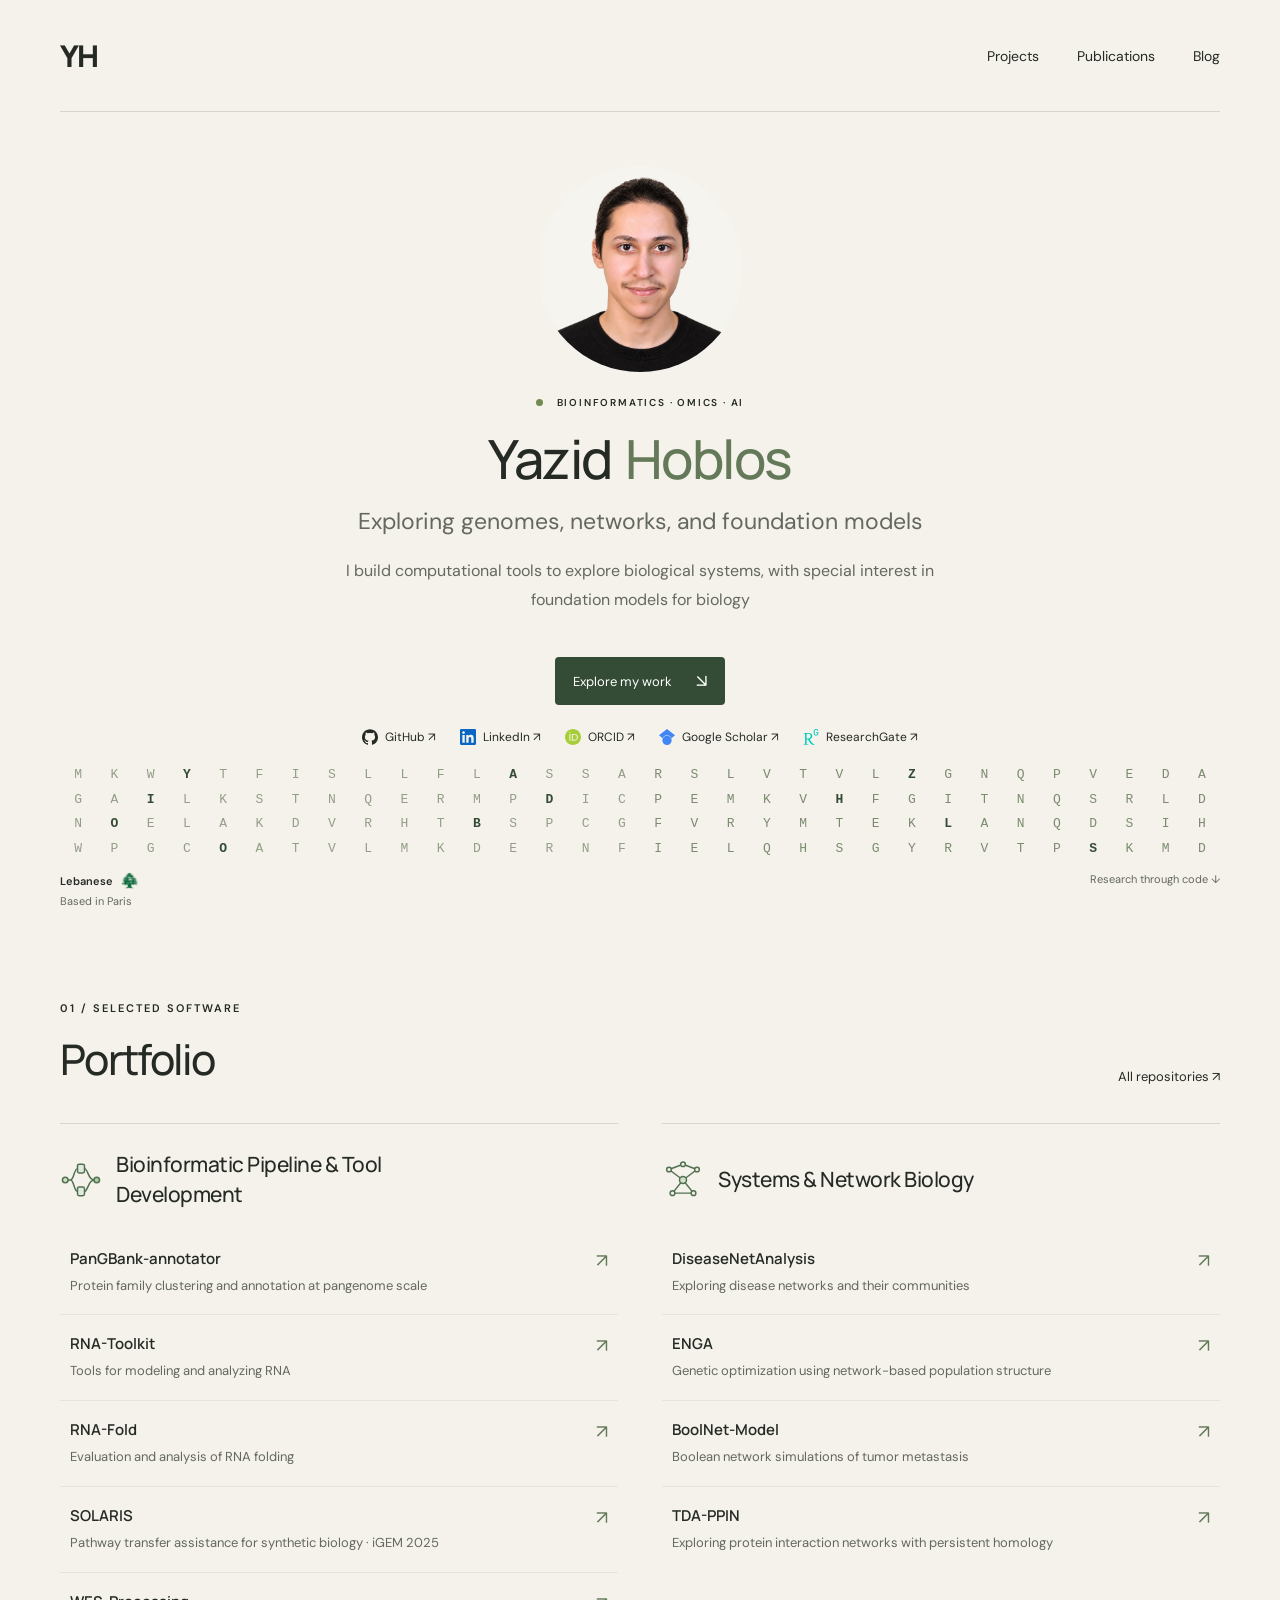
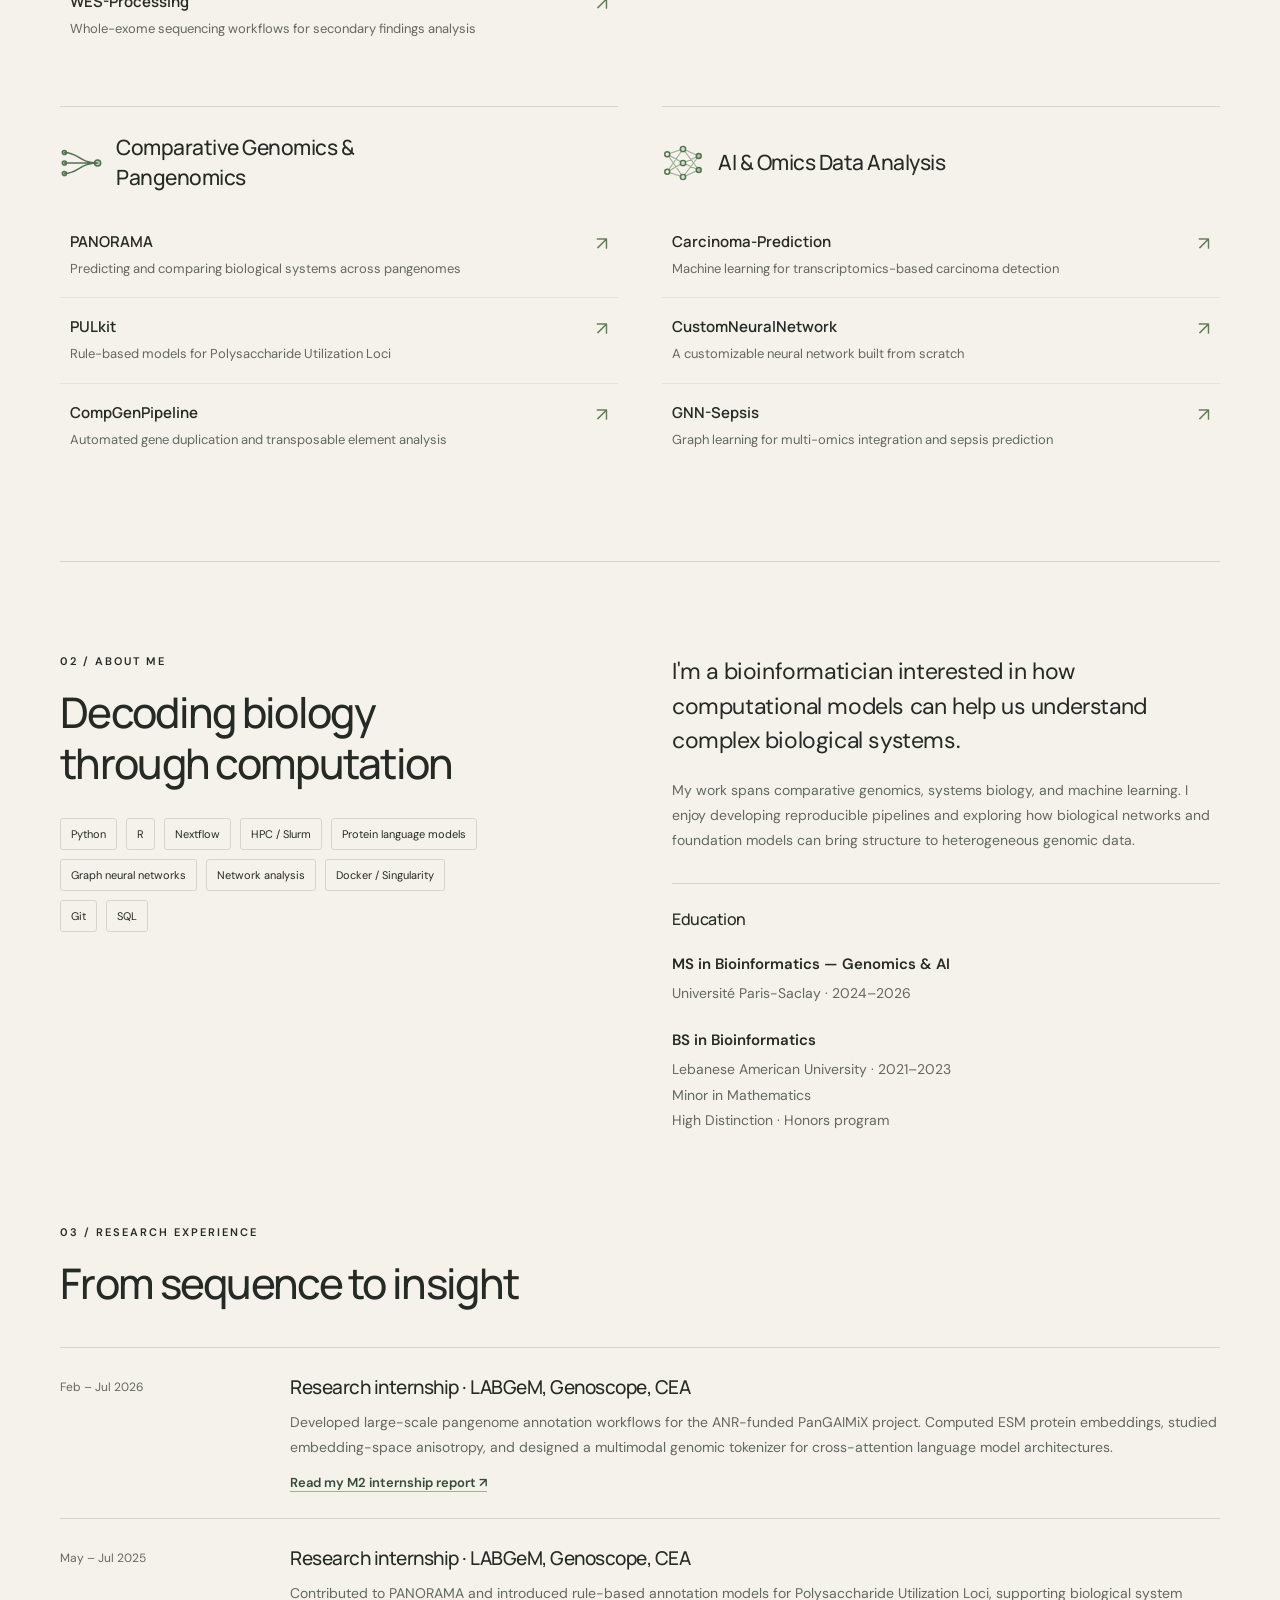
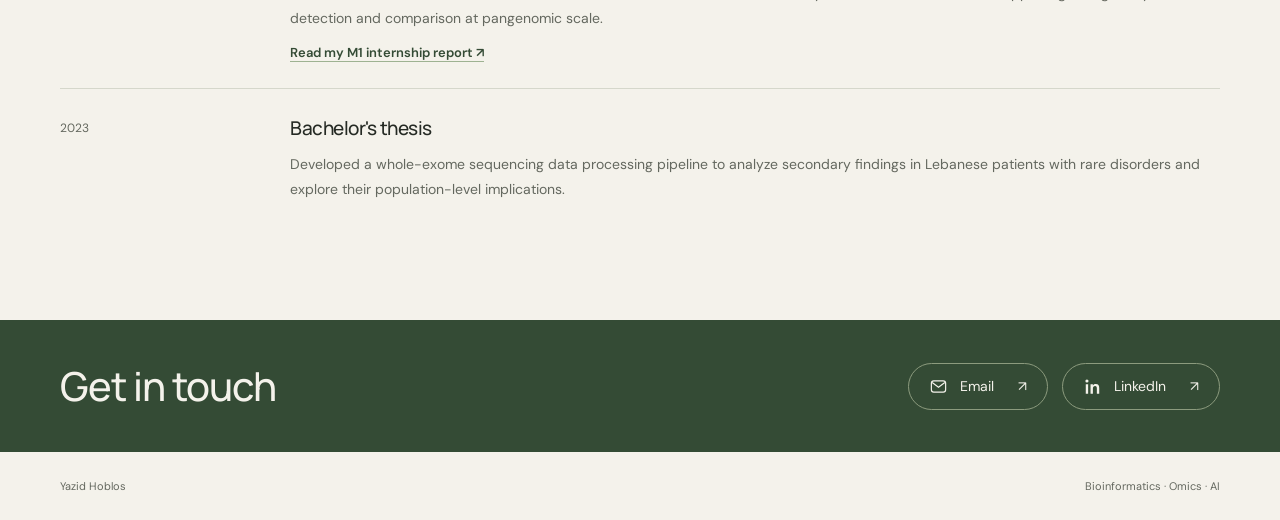
==== commit e6b3f593: "--add publications and preprints timeline" ====
--- a/index.html
+++ b/index.html
@@ -34,7 +34,7 @@
   <a class="skip-link" href="#main">Skip to content</a>
   <header class="header wrap">
     <a class="wordmark" href="#" aria-label="Yazid Hoblos home">YH</a>
-    <nav aria-label="Main navigation"><a href="#work">Projects</a><a href="#publications">Publications</a><a href="#about">About</a><a href="blog/">Blog</a><a href="#contact">Contact ↗</a></nav>
+    <nav aria-label="Main navigation"><a href="#work">Projects</a><a href="publications/">Publications</a><a href="blog/">Blog</a></nav>
   </header>
   <main id="main">
     <section class="hero wrap" aria-labelledby="intro-title">
@@ -99,20 +99,11 @@
 </ul></section>
       </div>
     </section>
-    <section class="section wrap publications" id="publications" aria-labelledby="publications-title">
-      <div class="section-heading"><div><p class="eyebrow">02 / Research outputs</p><h2 id="publications-title">Publications</h2></div><a class="text-link" href="https://orcid.org/0009-0002-3991-0098">ORCID record ↗</a></div>
-      <ol class="publication-list">
-        <li><span class="publication-year">2026</span><div><p class="publication-venue">PLOS Computational Biology · Journal article</p><h3><a href="https://doi.org/10.1371/journal.pcbi.1013856">Panorama: A robust pangenome-based method for predicting and comparing biological systems across species <span aria-hidden="true">↗</span></a></h3></div></li>
-        <li><span class="publication-year">2026</span><div><p class="publication-venue">Scientific Reports · Journal article</p><h3><a href="https://www.nature.com/articles/s41598-026-60503-z">Genetic carrier frequency in genes involved in inborn errors of immunity in the Lebanese population <span aria-hidden="true">↗</span></a></h3></div></li>
-        <li><span class="publication-year">2025</span><div><p class="publication-venue">engrXiv · Preprint</p><h3><a href="https://doi.org/10.31224/5690">A Scale-free Network-based Genetic Algorithm with Balanced Exploration and Exploitation <span aria-hidden="true">↗</span></a></h3></div></li>
-        <li><span class="publication-year">2025</span><div><p class="publication-venue">PLOS ONE · Journal article</p><h3><a href="https://doi.org/10.1371/journal.pone.0327471">Certain vs. uncertain actionable secondary findings in a cohort of 500 Lebanese participants: What to report to the patient? <span aria-hidden="true">↗</span></a></h3></div></li>
-      </ol>
-    </section>
     <section class="section about wrap" id="about" aria-labelledby="about-title">
-      <div><p class="eyebrow">03 / About me</p><h2 id="about-title">Decoding biology<br>through computation</h2><div class="skills"><span>Python</span><span>R</span><span>Nextflow</span><span>HPC / Slurm</span><span>Protein language models</span><span>Graph neural networks</span><span>Network analysis</span><span>Docker / Singularity</span><span>Git</span><span>SQL</span></div></div>
+      <div><p class="eyebrow">02 / About me</p><h2 id="about-title">Decoding biology<br>through computation</h2><div class="skills"><span>Python</span><span>R</span><span>Nextflow</span><span>HPC / Slurm</span><span>Protein language models</span><span>Graph neural networks</span><span>Network analysis</span><span>Docker / Singularity</span><span>Git</span><span>SQL</span></div></div>
       <div class="about-copy"><p class="large-copy">I'm a bioinformatician interested in how computational models can help us understand complex biological systems.</p><p class="body-copy">My work spans comparative genomics, systems biology, and machine learning. I enjoy developing reproducible pipelines and exploring how biological networks and foundation models can bring structure to heterogeneous genomic data.</p><div class="background"><h3>Education</h3><p class="credential">MS in Bioinformatics — Genomics & AI</p><p class="body-copy">Université Paris-Saclay · 2024–2026</p><p class="credential">BS in Bioinformatics</p><p class="body-copy">Lebanese American University · 2021–2023<br>Minor in Mathematics<br>High Distinction · Honors program</p></div></div>
     </section>
-    <section class="section wrap experience" aria-labelledby="experience-title"><div class="section-heading"><div><p class="eyebrow">04 / Research experience</p><h2 id="experience-title">From sequence to insight</h2></div></div>
+    <section class="section wrap experience" aria-labelledby="experience-title"><div class="section-heading"><div><p class="eyebrow">03 / Research experience</p><h2 id="experience-title">From sequence to insight</h2></div></div>
       <div class="experience-row"><p class="experience-date">Feb – Jul 2026</p><div><h3>Research internship · LABGeM, Genoscope, CEA</h3><p class="body-copy">Developed large-scale pangenome annotation workflows for the ANR-funded PanGAIMiX project. Computed ESM protein embeddings, studied embedding-space anisotropy, and designed a multimodal genomic tokenizer for cross-attention language model architectures.</p><a class="report-link" href="assets/m2-internship-report-yazid-hoblos.pdf" type="application/pdf">Read my M2 internship report <span aria-hidden="true">↗</span></a></div></div>
       <div class="experience-row"><p class="experience-date">May – Jul 2025</p><div><h3>Research internship · LABGeM, Genoscope, CEA</h3><p class="body-copy">Contributed to PANORAMA and introduced rule-based annotation models for Polysaccharide Utilization Loci, supporting biological system detection and comparison at pangenomic scale.</p><a class="report-link" href="assets/m1-internship-report-yazid-hoblos.pdf" type="application/pdf">Read my M1 internship report <span aria-hidden="true">↗</span></a></div></div>
       <div class="experience-row"><p class="experience-date">2023</p><div><h3>Bachelor's thesis</h3><p class="body-copy">Developed a whole-exome sequencing data processing pipeline to analyze secondary findings in Lebanese patients with rare disorders and explore their population-level implications.</p></div></div>
